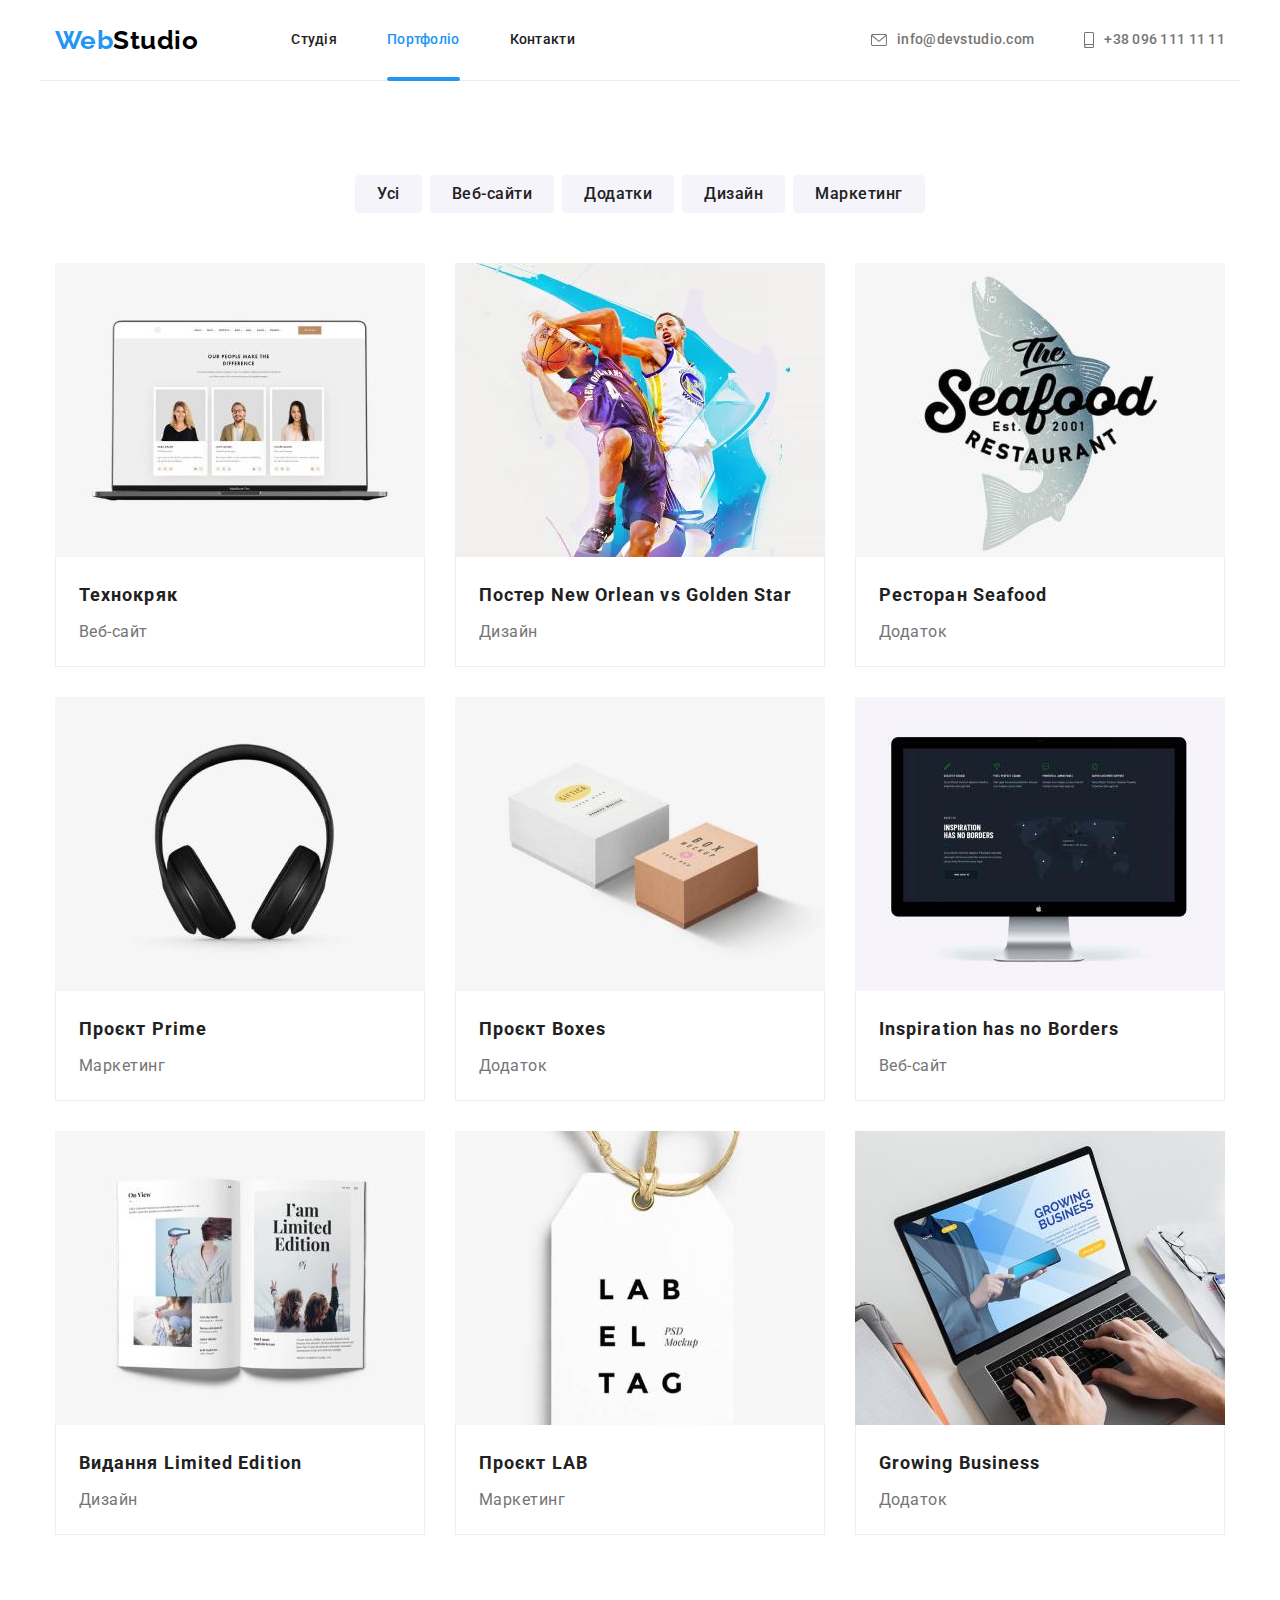
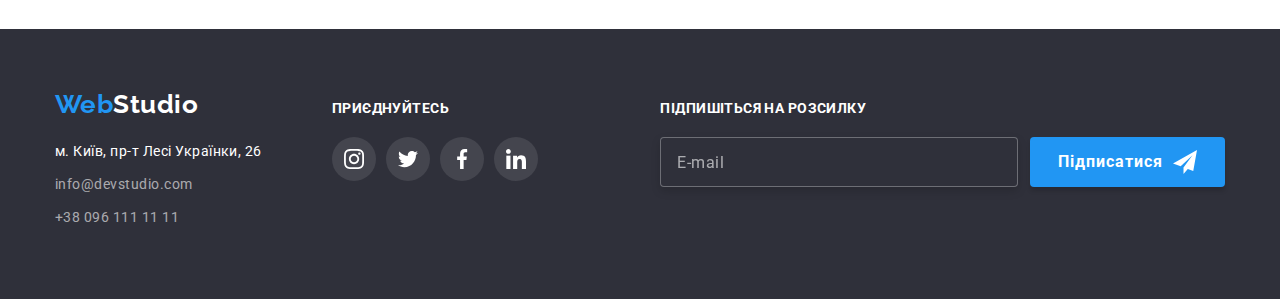
==== portfolio.html @ 06f10ed0 "Initial commit" ====
<!DOCTYPE html>
<html lang="uk">
<head>
    <meta charset="UTF-8">
    <meta http-equiv="X-UA-Compatible" content="IE=edge">
    <meta name="viewport" content="width=device-width, initial-scale=1.0">
    <title>Document</title>
    <link rel="preconnect" href="https://fonts.googleapis.com">
    <link rel="preconnect" href="https://fonts.gstatic.com" crossorigin>
    <link href="https://fonts.googleapis.com/css2?family=Raleway:wght@700&family=Roboto:wght@400;500;700;900&display=swap" rel="stylesheet">
    <link rel="stylesheet" href="https://cdnjs.cloudflare.com/ajax/libs/modern-normalize/1.1.0/modern-normalize.min.css">
    <link rel="stylesheet" href="./css/styles.css">
</head>

<body>

    <!--Header-->
    <header>
        <div class="container header">
            <nav class="main-nav">
                <a class="logo link" href=""><span class="accent">Web</span>Studio</a>
        
                <ul class="site-nav list">
                    <li class="item"><a href="./index.html" class="link">Студія</a></li>
                    <li class="item"><a href="./portfolio.html" class="link current">Портфоліо</a></li>
                    <li class="item"><a href="" class="link">Контакти</a></li>
                </ul>
            </nav>
    
            <ul class="contacts-nav list">
                <li class="item"><a class="contacts-link link" href="mailto:info@devstudio.com">
                    <svg class="mail-icon" width="16" height="12">
                        <use href="./images/icons.svg#envelope"></use>
                    </svg> info@devstudio.com</a>
                </li>
                <li class="item"><a class="contacts-link link" href="tel:+380961111111">
                    <svg class="phone-icon" width="10" height="16">
                        <use href="./images/icons.svg#smartphone"></use>
                    </svg> +38 096 111 11 11</a>
                </li>
            </ul>
        </div>        
    </header>
    
    <!-- Main -->
    <main>
        <section class="section">
            <div class="container">
                <h1 class="section-title visually-hidden">Портфоліо</h1>
        
                <ul class="filter-list list">
                    <li class="item"><button type="button" class="filter">Усі</button></li>
                    <li class="item"><button type="button" class="filter">Веб-сайти</button></li>
                    <li class="item"><button type="button" class="filter">Додатки</button></li>
                    <li class="item"><button type="button" class="filter">Дизайн</button></li>
                    <li class="item"><button type="button" class="filter">Маркетинг</button></li>
                </ul>
            
                <ul class="portfolio-list list">
                    <li class="item">
                        <div>
                            <a class="link" href="">
                                <div class="portfolio-thumb">
                                    <img class="image" src="./images/project1.jpg" alt="Веб-сайт Технокряк" width="370" height="294">
                                    <div class="portfolio-overlay">
                                        <p class="portfolio-overlay-text">Ресурс пропонує комплексні пропозиції з різним рівнем функціоналу та сервісів. Все це дозволить відвідувачу отримати вичерпні відомості про компанію чи приватну особу.</p>
                                    </div>
                                </div>
                                <div class="portfolio-box">
                                    <h2 class="title">Технокряк</h2>
                                    <p class="text">Веб-сайт</p>
                                </div>
                            </a>
                        </div>
                    </li>
                    <li class="item">
                        <div>
                            <a class="link" href="">
                                <div class="portfolio-thumb">
                                    <img class="image" src="./images/project2.jpg" alt="Постер New Orlean vs Golden Star" width="370" height="294">
                                    <div class="portfolio-overlay">
                                        <p class="portfolio-overlay-text">Ресурс пропонує комплексні пропозиції з різним рівнем функціоналу та сервісів. Все це дозволить відвідувачу отримати вичерпні відомості про компанію чи приватну особу.</p>
                                    </div>
                                </div>
                                <div class="portfolio-box">
                                    <h2 class="title">Постер New Orlean vs Golden Star</h2>
                                    <p class="text">Дизайн</p>
                                </div>
                            </a>
                        </div>
                    </li>
                    <li class="item">
                        <div>
                            <a class="link" href="">
                                <div class="portfolio-thumb">
                                    <img class="image" src="./images/project3.jpg" alt="Додаток ресторану Seafood" width="370" height="294">
                                    <div class="portfolio-overlay">
                                        <p class="portfolio-overlay-text">Ресурс пропонує комплексні пропозиції з різним рівнем функціоналу та сервісів. Все це дозволить відвідувачу отримати вичерпні відомості про компанію чи приватну особу.</p>
                                    </div>
                                </div>
                                <div class="portfolio-box">
                                    <h2 class="title">Ресторан Seafood</h2>
                                    <p class="text">Додаток</p>
                                </div>
                            </a>
                        </div>
                    </li>
                    <li class="item">
                        <div>
                            <a class="link" href="">
                                <div class="portfolio-thumb">
                                    <img class="image" src="./images/project4.jpg" alt="Навушники" width="370" height="294">
                                    <div class="portfolio-overlay">
                                        <p class="portfolio-overlay-text">Ресурс пропонує комплексні пропозиції з різним рівнем функціоналу та сервісів. Все це дозволить відвідувачу отримати вичерпні відомості про компанію чи приватну особу.</p>
                                    </div>
                                </div>
                                <div class="portfolio-box">
                                    <h2 class="title">Проєкт Prime</h2>
                                    <p class="text">Маркетинг</p>
                                </div>
                            </a>
                        </div>
                    </li>
                    <li class="item">
                        <div>
                            <a class="link" href="">
                                <div class="portfolio-thumb">
                                    <img class="image" src="./images/project5.jpg" alt="Додаток проєкту Boxes" width="370" height="294">
                                    <div class="portfolio-overlay">
                                        <p class="portfolio-overlay-text">Ресурс пропонує комплексні пропозиції з різним рівнем функціоналу та сервісів. Все це дозволить відвідувачу отримати вичерпні відомості про компанію чи приватну особу.</p>
                                    </div>
                                </div>
                                <div class="portfolio-box">
                                    <h2 class="title">Проєкт Boxes</h2>
                                    <p class="text">Додаток</p>
                                </div>
                            </a>
                        </div>
                    </li>
                    <li class="item">
                        <div>
                            <a class="link" href="">
                                <div class="portfolio-thumb">
                                    <img class="image" src="./images/project6.jpg" alt="Монітор Apple" width="370" height="294">
                                    <div class="portfolio-overlay">
                                        <p class="portfolio-overlay-text">Ресурс пропонує комплексні пропозиції з різним рівнем функціоналу та сервісів. Все це дозволить відвідувачу отримати вичерпні відомості про компанію чи приватну особу.</p>
                                    </div>
                                </div>
                                <div class="portfolio-box">
                                    <h2 class="title">Inspiration has no Borders</h2>
                                    <p class="text">Веб-сайт</p>
                                </div>
                            </a>
                        </div>
                    </li>
                    <li class="item">
                        <div>
                            <a class="link" href="">
                                <div class="portfolio-thumb">
                                    <img class="image" src="./images/project7.jpg" alt="Журнал" width="370" height="294">
                                    <div class="portfolio-overlay">
                                        <p class="portfolio-overlay-text">Ресурс пропонує комплексні пропозиції з різним рівнем функціоналу та сервісів. Все це дозволить відвідувачу отримати вичерпні відомості про компанію чи приватну особу.</p>
                                    </div>
                                </div>
                                <div class="portfolio-box">
                                    <h2 class="title">Видання Limited Edition</h2>
                                    <p class="text">Дизайн</p>
                                </div>
                            </a>
                        </div>
                    </li>
                    <li class="item">
                        <div>
                            <a class="link" href="">
                                <div class="portfolio-thumb">
                                    <img class="image" src="./images/project8.jpg" alt="Журнал" width="370" height="294">
                                    <div class="portfolio-overlay">
                                        <p class="portfolio-overlay-text">Ресурс пропонує комплексні пропозиції з різним рівнем функціоналу та сервісів. Все це дозволить відвідувачу отримати вичерпні відомості про компанію чи приватну особу.</p>
                                    </div>
                                </div>
                                <div class="portfolio-box">
                                    <h2 class="title">Проєкт LAB</h2>
                                    <p class="text">Маркетинг</p>
                                </div>
                            </a>
                        </div>
                    </li>
                    <li class="item">
                        <div>
                            <a class="link" href="">
                                <div class="portfolio-thumb">
                                    <img class="image" src="./images/project9.jpg" alt="Ноутбук" width="370" height="294">
                                    <div class="portfolio-overlay">
                                        <p class="portfolio-overlay-text">Ресурс пропонує комплексні пропозиції з різним рівнем функціоналу та сервісів. Все це дозволить відвідувачу отримати вичерпні відомості про компанію чи приватну особу.</p>
                                    </div>
                                </div>
                                <div class="portfolio-box">
                                    <h2 class="title">Growing Business</h2>
                                    <p class="text">Додаток</p>
                                </div>
                            </a>
                        </div>
                    </li>
                </ul>
            </div>
        </section>
    </main>

    <!-- Footer -->
<!-- Footer -->
<footer class="page-footer">
    <div class="container">
        <div class="logo-address-subscribe">
            <div class="logo-address">
                <a class="logo link" href=""><span class="accent">Web</span>Studio</a>
    
                <address>
                    <p class="address">м. Київ, пр-т Лесі Українки, 26</p>
                    <ul class="contacts-address list">
                        <li><a class="link" href="mailto:info@devstudio.com">info@devstudio.com</a></li>
                        <li><a class="link" href="tel:+380961111111">+38 096 111 11 11</a></li>
                    </ul>
                </address>
            </div>
    
            <div class="subscribe">
                <p class="subscribe-subtitle">приєднуйтесь</p>
                <ul class="social-list-footer list">
                    <li class="social-list-item-footer">
                        <a href="" class="social-list-link-footer">
                            <svg class="social-list-icon-footer" width="20px" height="20px">
                                <use href="./images/icons.svg#instagram"></use>
                            </svg>
                        </a>
                    </li>
                    <li class="social-list-item-footer">
                        <a href="" class="social-list-link-footer">
                            <svg class="social-list-icon-footer" width="20px" height="20px">
                                <use href="./images/icons.svg#twitter"></use>
                            </svg>
                        </a>
                    </li>
                    <li class="social-list-item-footer">
                        <a href="" class="social-list-link-footer">
                            <svg class="social-list-icon-footer" width="20px" height="20px">
                                <use href="./images/icons.svg#facebook"></use>
                            </svg>
                        </a>
                    </li>
                    <li class="social-list-item-footer">
                        <a href="" class="social-list-link-footer">
                            <svg class="social-list-icon-footer" width="20px" height="20px">
                                <use href="./images/icons.svg#linkedin"></use>
                            </svg>
                        </a>
                    </li>
                </ul>          
            </div>
        </div>

        <div class="subscribe-newsletter">
            <div class="subscribe-newsletter-wrapper">
                <label for="subscribe-newsletter" class="subscribe-newsletter-label">Підпишіться на розсилку</label>
                <input id=subscribe-newsletter type="email" class="subscribe-newsletter-input" name="subscribe-newsletter" placeholder="E-mail">
            </div>

            <div class="subscribe-newsletter-button-wrapper">
                <button class="subscribe-newsletter-button">Підписатися
                    <svg class="subscribe-newsletter-icon" width="24px" height="24px">
                        <use href="./images/icons.svg#send"></use>
                    </svg>
                </button>
            </div>
        </div>
    </div>
</footer>
    
</body>
</html>
---- css/styles.css ----
:root {
    --primary-text-color: #212121;
    --text-color: #757575;
    --accent-color: #2196F3;
    --primary-white-color: #ffffff;
    --second-background-color: #2F303A;
    --third-background-color: #F5F4FA;
    --primary-icon-color: #AFB1B8;
    --transition-dur-and-func: 250ms cubic-bezier(0.4, 0, 0.2, 1);
}

body {
    background-color: var(--primary-white-color);
    color: var(--primary-text-color);

    font-family: 'Roboto', sans-serif;
    letter-spacing: 0.03em;
}

.container {
    margin-left: auto;
    margin-right: auto;
    width: 1200px;
    padding-left: 15px;
    padding-right: 15px;
    /* outline: 2px solid tomato; */
}

h1,
h2,
h3,
p {
    margin-top: 0;
    margin-bottom: 0;
}

.link {
    text-decoration: none;
}

.list {
    padding: 0;
    margin: 0;
    list-style: none;
}

/* ============================================Header============================================ */
.header {
    border-bottom: 1px solid #ECECEC;
}

.container.header {
    display: flex;
    align-items: center;
}

/* Main nav */
.main-nav {
    display: flex;
    align-items: center;
}

/* Logo */
.logo {
    color: #000000;

    font-family: 'Raleway', sans-serif;
    font-weight: 700;
    font-size: 26px;
    line-height: 1.19;
}

.logo .accent {
    color: var(--accent-color);
}

/* ============================================Site nav============================================ */
.site-nav {
    display: flex;
    margin-left: 93px;
}

.site-nav .item + .item {
    margin-left: 50px;
}

.site-nav .link {
    display: block;
    padding-top: 32px;
    padding-bottom: 32px;

    color: var(--primary-text-color);
    font-weight: 500;
    font-size: 14px;
    line-height: 1.14;
    letter-spacing: 0.02em;

    transition: color var(--transition-dur-and-func);
}

.site-nav .link:hover,
.site-nav .link:focus {
    color: var(--accent-color);
}

.site-nav .link.current {
    position: relative;
    color: var(--accent-color);
}

.site-nav .link.current::after {
    position: absolute;
    left: 0;
    bottom:-1px;
    content: "";
    display: block;
    width: 100%;
    height: 4px;

    background-color: var(--accent-color);
    border-radius: 2px;
}

.contacts-nav {
    display: flex;
    margin-left: auto;
    align-items: center;
}

.contacts-nav .item + .item {
    margin-left: 50px;
}

.contacts-link {
    display: flex;
    align-items: center;
    color: var(--text-color);
}

.mail-icon {
    margin-right: 10px;
    fill: currentColor;
}

.phone-icon {
    margin-right: 10px;
    fill: currentColor;
}

.contacts-nav .link {
    color: var(--text-color);
    font-weight: 500;
    font-size: 14px;
    line-height: 1.14;
    letter-spacing: 0.02em;
    transition: color var(--transition-dur-and-func);
}

.contacts-nav .link:hover,
.contacts-nav .link:focus {
    color: var(--accent-color);
}

/* Стилі для Студія */
/* ============================================Main============================================ */
.hero {
    padding: 200px 0px;

    background-color: #C4C4C4;
    text-align: center;
}

.overlay {
    max-width: 1600px;
    height: 600px;
    margin-left: auto;
    margin-right: auto;
    background-image: linear-gradient(rgba(47, 48, 58, 0.4), rgba(47, 48, 58, 0.4)), url("../images/header_img.jpg");
    background-size: cover;
    background-position: center;
}

.hero-title {
    margin-bottom: 30px;

    color: #FFFFFF;

    font-weight: 900;
    font-size: 44px;
    line-height: 1.36;
    letter-spacing: 0.06em;
    text-transform: uppercase;
}

/* ============================================Button============================================ */
.modal-button {
    display: inline-block;
    border: 0;
    border-radius: 4px;
    padding: 10px 32px;

    background-color: var(--accent-color);
    color: var(--primary-white-color);

    font-weight: 700;
    font-size: 16px;
    line-height: 1.88;
    letter-spacing: 0.06em;

    cursor: pointer;

    transition: background-color var(--transition-dur-and-func);
}

.modal-button:hover,
.modal-button:focus {
    background-color: #188CE8;
}

/* Section */
.section {
    padding-top: 94px;
    padding-bottom: 94px;
}

.section.no-padding-top {
   padding-top: 0; 
}

.section-title {
    margin-bottom: 50px;

    color: var(--primary-text-color);

    font-weight: 700;
    font-size: 36px;
    line-height: 1.17;
    text-align: center;
}

/* ============================================Advantages============================================ */
.advantages-list {
    display: flex;
    gap: 30px;
}

.advantages-list .item {
    width: 270px;
}

.advantage-icon-container {
    display: flex;
    justify-content:center;
    align-items:center;

    margin-bottom: 30px;
    height: 120px;

    background-color: var(--third-background-color);
}

.advantages-list .title {
    margin-bottom: 10px;

    color: var(--primary-text-color);

    font-weight: 700;
    font-size: 14px;
    line-height: 1.14;
    text-transform: uppercase;
}

.advantages-list .text {

    color: var(--text-color);

    font-size: 14px;
    line-height: 1.71;
}

/* ============================================Activity============================================ */
.activity-list {
    display: flex;
    gap: 30px;
}

.activity-list-container {
    position: relative;
}

.activity-list .image {
    display: block;
    position: relative;
}

.activity-list .title {
    position: absolute;
    bottom: 0;
    
    padding-top: 27px;
    padding-bottom: 27px;
    width: 100%;

    background: rgba(47, 48, 58, 0.8);
    color: var(--primary-white-color);

    font-weight: 700;
    font-size: 14px;
    line-height: 1.14;
    text-align: center;
    letter-spacing: 0.03em;
    text-transform: uppercase;
    }

/* ============================================Team============================================ */
.team {
    background-color: var(--third-background-color);
}

.team-list {
    display: flex;
    gap: 30px;
}

.team-list .item {
    background-color: var(--primary-white-color);
    box-shadow: 0px 1px 3px rgba(0, 0, 0, 0.12), 0px 1px 1px rgba(0, 0, 0, 0.14), 0px 2px 1px rgba(0, 0, 0, 0.2);
    border-radius: 0px 0px 4px 4px;
}

.team-box {
    padding-top: 30px;
    padding-bottom: 30px;
    padding-left: 10px;
    padding-right: 10px;

    text-align: center;
}

.team-list .image {
    display: block;
}

.team-list .title {
    margin-bottom: 10px;

    color: var(--primary-text-color);

    font-weight: 500;
    font-size: 16px;
    line-height: 1.19;
}

.team-list .text {
    margin-bottom: 16px;

    color: var(--text-color);

    font-size: 16px;
    line-height: 1.19;
}

.social-list {
    display: flex;
    justify-content: center;
    column-gap: 10px;
}

.social-list-link {
    display: flex;
    justify-content:center;
    align-items:center;

    width: 44px;
    height: 44px;
    border-radius: 50%;

    color: var(--primary-icon-color);

    transition: background-color var(--transition-dur-and-func);
}

.social-list-icon {
    fill: currentColor;
    transition: fill var(--transition-dur-and-func);
}

.social-list-link:hover,
.social-list-link:focus {
    background-color: var(--accent-color);
}

.social-list-link:hover .social-list-icon,
.social-list-link:focus .social-list-icon {
    fill: var(--primary-white-color);
}

/* Clients */
.clients-list {
    display: flex;
    justify-content: center;
    column-gap: 30px;
}

.clients-list-link {
    display: flex;
    justify-content:center;
    align-items:center;

    width: 170px;
    height: 92px;
    border: 1px solid var(--primary-icon-color);
    border-radius: 4px;

    color: var(--primary-icon-color);
    transition: border-color var(--transition-dur-and-func);
}

.clients-list-icon {
    fill: currentColor;
    transition: fill var(--transition-dur-and-func);
    }
    
.clients-list-link:hover,
.clients-list-link:focus {
    border-color: var(--accent-color);
}
    
.clients-list-link:hover .clients-list-icon,
.clients-list-link:focus .clients-list-icon {
    fill: var(--accent-color);
}

/* ============================================Footer============================================ */
.page-footer {
    padding-top: 60px;
    padding-bottom: 60px;

    background-color: var(--second-background-color);
}

.page-footer .container {
    display: flex;
    align-items: baseline;
}

.logo-address-subscribe {
    display: flex;
    align-items: baseline;
}

.logo-address {
    display: flex;
    flex-direction: column;
}

.page-footer .logo {
    display: inline-block;
    margin-bottom: 20px;

    color: var(--primary-white-color);
}

.address {
    margin-bottom: 9px;

    color: var(--primary-white-color);

    font-style: normal;
    font-size: 14px;
    line-height: 1.71;
}

.contacts-address .link {
    display: inline-block;
    margin-bottom: 9px;

    color: rgba(255, 255, 255, 0.6);

    font-style: normal;
    font-size: 14px;
    line-height: 1.71;

    transition: color var(--transition-dur-and-func);
}

.contacts-address .link:hover,
.contacts-address .link:focus {
    color: var(--accent-color);
}

.subscribe {
    display: flex;
    flex-direction: column;
    margin-left: 70px;
}

.subscribe-subtitle {
    margin-bottom: 20px;

    font-weight: 700;
    font-size: 14px;
    line-height: 1.14;
    letter-spacing: 0.03em;
    text-transform: uppercase;

    color: #FFFFFF;
}

.social-list-footer {
    display: flex;
    /* justify-content: center; */
    column-gap: 10px;
}

.social-list-link-footer {
    display: flex;
    justify-content:center;
    align-items:center;

    width: 44px;
    height: 44px;
    border-radius: 50%;

    color: var(--primary-white-color);
    background-color: rgba(255, 255, 255, 0.1);
    transition: background-color var(--transition-dur-and-func);
}

.social-list-icon-footer {
    fill: currentColor;
}

.social-list-link-footer:hover,
.social-list-link-footer:focus {
    background-color: var(--accent-color);
}

.subscribe-newsletter {
    display: flex;
    margin-left: auto;
}

.subscribe-newsletter-wrapper {
    display: flex;
    flex-direction: column;
}

.subscribe-newsletter-label {
    margin-bottom: 20px;
    color: var(--primary-white-color);
    font-weight: 700;
    font-size: 14px;
    line-height: 1.14;
    letter-spacing: 0.03em;
    text-transform: uppercase;
}

.subscribe-newsletter-input {
    width: 358px;
    height: 50px;
    padding-top: 15px;
    padding-bottom: 15px;
    padding-left: 16px;
    padding-right: 10px;
    border: 1px solid rgba(255, 255, 255, 0.3);
    filter: drop-shadow(0px 4px 4px rgba(0, 0, 0, 0.15));
    background-color: var(--second-background-color);
    border-radius: 4px;
    color: var(--primary-white-color);
    transition: border-color var(--transition-dur-and-func);
}

.subscribe-newsletter-input:focus {
    outline: none;
    border-color: var(--accent-color);
}

.subscribe-newsletter-input::placeholder {
    font-weight: 400;
    font-size: 16px;
    line-height: 1.25;
    letter-spacing: 0.03em;
    
    color: rgba(255, 255, 255, 0.6);
}

.subscribe-newsletter-button-wrapper {
    display: flex;
    align-items: flex-end;
}

.subscribe-newsletter-button {
    display: flex;
    align-items: center;

    margin-left: 12px;

    padding-top: 10px;
    padding-bottom: 10px;
    padding-left: 28px;
    padding-right: 28px;

    background-color: var(--accent-color);
    color: var(--primary-white-color);
    box-shadow: 0px 4px 4px rgba(0, 0, 0, 0.15);
    border-radius: 4px;
    border: 0;

    font-weight: 700;
    font-size: 16px;
    line-height: 1.88;
    text-align: center;
    letter-spacing: 0.06em;

    cursor: pointer;
}

.subscribe-newsletter-icon {
    fill: currentColor;
    margin-left: 10px;
}

/* ============================================BACKDROP============================================ */
.backdrop {
    position: fixed;
    top: 0;
    left: 0;
    z-index: 100;
    width: 100%;
    height: 100%;
    background-color: rgba(0, 0, 0, 0.2);
    transition: opacity var(--transition-dur-and-func), visibility var();
}

.backdrop.is-hidden {
    opacity: 0;
    visibility: hidden;
    pointer-events: none;
}

.modal {
    position: absolute;
    top: 50%;
    left: 50%;
    min-width: 528px;
    min-height: 581px;
    padding: 40px;
    border-radius: 4px;
    transform: translate(-50%, -50%);
    background-color: #FFFFFF;
}

.modal-close-button {
    position: absolute;
    top: 8px;
    right: 8px;
    display: flex;
    justify-content: center;
    align-items: center;
    width: 30px;
    height: 30px;
    border: 1px solid rgba(0, 0, 0, 0.1);
    border-radius: 50%;
    background-color: transparent;
    padding: 0;
    cursor: pointer;
}

.contact-form-subtitle {
    margin-bottom: 12px;
    font-weight: 700;
    font-size: 20px;
    line-height: 1.15;
    text-align: center;
}

.contact-form-label {
    display: block;
    margin-bottom: 4px;
    color: var(--text-color);
    font-weight: 400;
    font-size: 12px;
    line-height: 1.17;
    letter-spacing: 0.01em;
}

.contact-form-input-wrapper {
    position: relative;
    margin-bottom: 10px;
}

.contact-form-input {
    width: 100%;
    height: 40px;
    padding-left: 42px;
    padding-right: 10px;
    padding-top: 0;
    padding-bottom: 0;
    border: 1px solid rgba(33, 33, 33, 0.2);
    border-radius: 4px;
    cursor: pointer;
    transition: border-color var(--transition-dur-and-func);
}

.contact-form-input:focus {
    outline: none;
    border-color: var(--accent-color);
}

.contact-form-icon {
    position: absolute;
    top: 50%;
    left: 12px;
    transform: translateY(-50%);
    transition: fill var(--transition-dur-and-func);
}

.contact-form-input:focus + .contact-form-icon {
    fill: var(--accent-color);
}

.contact-form-message {
    width: 100%;
    height: 120px;
    resize: none;
    margin-bottom: 20px;
    padding: 12px 16px;
    border: 1px solid rgba(33, 33, 33, 0.2);
    border-radius: 4px;
    transition: border-color var(--transition-dur-and-func);
    font-weight: 400;
    font-size: 12px;
    line-height: 1.17px;
    letter-spacing: 0.01em;
    cursor: pointer;
}

.contact-form-message:focus {
    outline: none;
    border-color: var(--accent-color);
}

.contact-form-message::placeholder {
    font-weight: 400;
    font-size: 12px;
    color: rgba(117, 117, 117, 0.5);
}

.contact-form-checkbox-container {
    display: flex;
    justify-content: center;
    margin-bottom: 30px;
}

.contact-form-checkbox-desc {
    display: flex;
    align-items: center;
    color: var(--text-color);
    font-weight: 400;
    font-size: 14px;
    line-height: 1.71;
}

.contact-form-checkbox-link {
    margin-left: 2px;
    color: var(--accent-color);
}

.contact-form-checkbox-desc::before {
    margin-right: 7px;
    width: 16px;
    height: 15px;
    border: 1px solid var(--primary-text-color);
    border-radius: 2px;
    content: "";
    cursor: pointer;

    transition: border var(--transition-dur-and-func), background-image var(--transition-dur-and-func);
}

.contact-form-checkbox:checked + .contact-form-checkbox-desc::before {
    border: 0px;
    background-image: url(../images/check.svg);
}

.contact-form-submit {
    display: flex;
    justify-content: center;
    border: 0;
    border-radius: 4px;
    padding: 10px 52px;
    margin-left: auto;
    margin-right: auto;

    background-color: var(--accent-color);
    box-shadow: 0px 4px 4px rgba(0, 0, 0, 0.15);
    color: var(--primary-white-color);
    
    font-weight: 700;
    font-size: 16px;
    line-height: 1.88;
    letter-spacing: 0.06em;

    cursor: pointer;

    transition: background-color var(--transition-dur-and-func);
}

.contact-form-submit:hover,
.contact-form-submit:focus {
    background-color: #188CE8;
}

/* PORTFOLIO */

/* Filter */
.filter-list {
    display: flex;
    justify-content: center;
    margin-bottom: 50px;
}

.filter-list .item + .item {
    margin-left: 8px;
}

.filter {
    display: inline-block;
    border: 0;
    border-radius: 4px;
    padding: 6px 22px;

    background-color: var(--third-background-color);
    color: var(--primary-text-color);

    
    font-weight: 500;
    font-size: 16px;
    line-height: 1.62;
    letter-spacing: 0.03em;
    text-align: center;

    cursor: pointer;

    transition: box-shadow var(--transition-dur-and-func), background-color var(--transition-dur-and-func), color var(--transition-dur-and-func);
}

.filter:hover,
.filter:focus {
    box-shadow: 0px 3px 1px rgba(0, 0, 0, 0.1), 0px 1px 2px rgba(0, 0, 0, 0.08), 0px 2px 2px rgba(0, 0, 0, 0.12);
    background-color: var(--accent-color);
    color: var(--primary-white-color);
}

.visually-hidden {
    position: absolute;
    width: 1px;
    height: 1px;
    margin: -1px;
    border: 0;
    padding: 0;
    
    white-space: nowrap;
    clip-path: inset(100%);
    clip: rect(0 0 0 0);
    overflow: hidden;
}

.portfolio-list {
    display: flex;
    flex-wrap: wrap;
    margin: -15px;
}

.portfolio-list .item {
    width: 370px;
    margin: 15px;
}

.portfolio-list .link {
    display: block;
}

.portfolio-list .link:hover,
.portfolio-list .link:focus {
    box-shadow: 0px 1px 1px rgba(0, 0, 0, 0.12), 0px 4px 4px rgba(0, 0, 0, 0.06), 1px 4px 6px rgba(0, 0, 0, 0.16);
}

.portfolio-list .image {
    display: block;
}

.portfolio-box {
    width: 100%;
    padding-top: 20px;
    padding-bottom: 19px;
    padding-left: 23px;
    padding-right: 23px;

    border-right-width: 1px;
    border-right-style: solid;
    border-right-color: #EEEEEE;

    border-bottom-width: 1px;
    border-bottom-style: solid;
    border-bottom-color: #EEEEEE;

    border-left-width: 1px;
    border-left-style: solid;
    border-left-color: #EEEEEE;
}
.portfolio-list .title {
    margin-bottom: 4px;
    /* width: 100%; */

    color: var(--primary-text-color);

    font-weight: 700;
    font-size: 18px;
    line-height: 2.0;
    letter-spacing: 0.06em;
}

.portfolio-list .text {
    /* width: 100%; */
    
    color: var(--text-color);

    font-size: 16px;
    line-height: 1.88; 
    letter-spacing: 0.03em;
}

.portfolio-thumb {
    position: relative;
    overflow: hidden;
}

.portfolio-thumb::before {
    display: inline-block;
    content: "";

    position: absolute;
    top: 0;
    left: 0;
    width: 100%;
    height: 100%;
    background-color: rgba(33, 150, 243, 0.9);

    /* opacity: 0; */

    transform: translateY(100%);
    transition: transform var(--transition-dur-and-func);
}

.portfolio-list .item:hover .portfolio-thumb::before {
    transform: translateY(0);
}

.portfolio-overlay {
    display: flex;
    align-items: center;
    padding-left: 24px;
    padding-right: 24px;

    position: absolute;
    top: 0;
    left: 0;
    width: 100%;
    height: 100%;

    transform: translateY(100%);
    transition: transform var(--transition-dur-and-func);
}

.portfolio-list .item:hover .portfolio-overlay {
    transform: translateY(0);
}

.portfolio-overlay-text {
    font-weight: 400;
    font-size: 18px;
    line-height: 1.56;
    
    color: var(--primary-white-color);
}
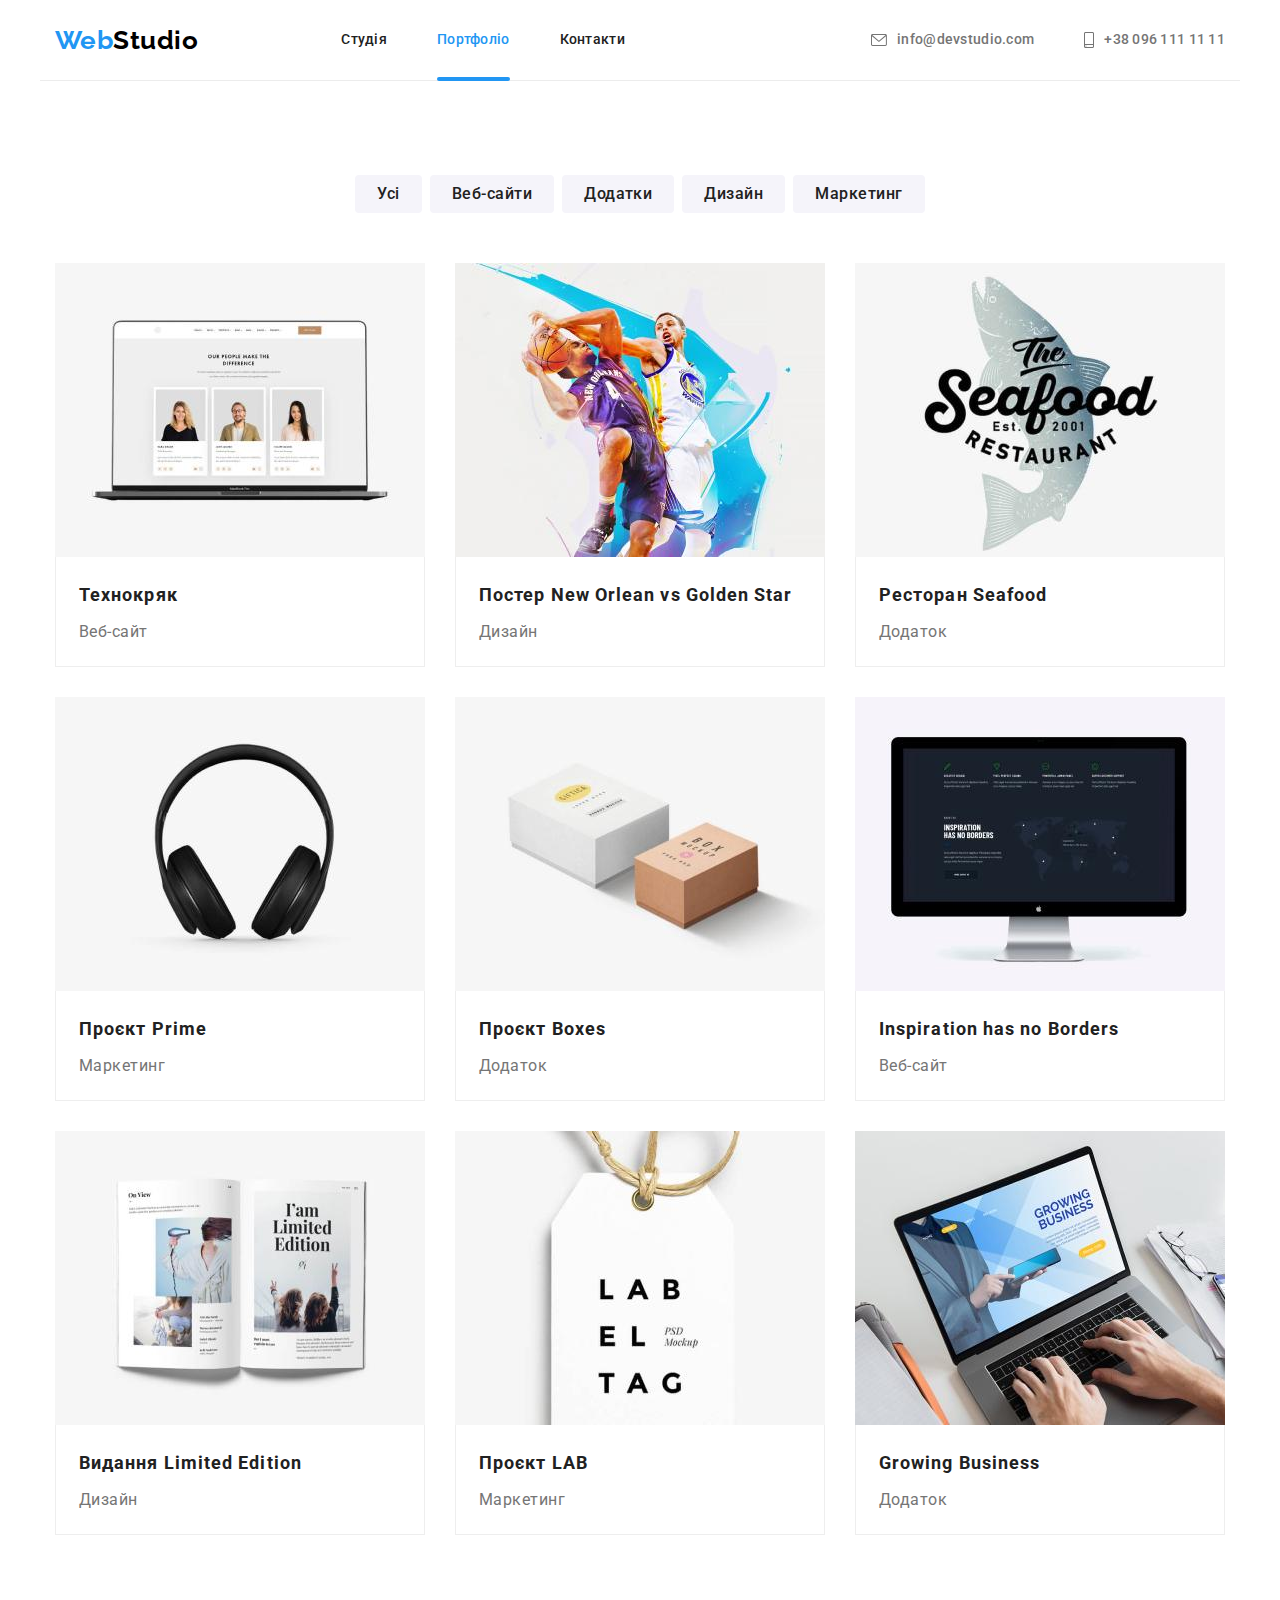
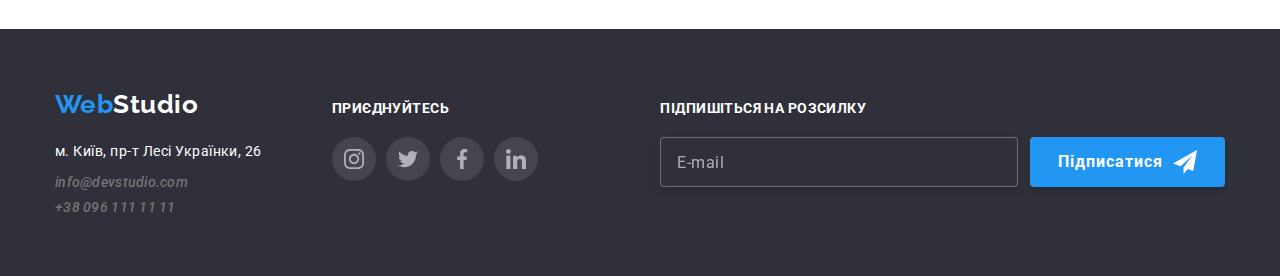
==== commit 034cbc26: "Update portfolio.html" ====
--- a/portfolio.html
+++ b/portfolio.html
@@ -1,279 +1,442 @@
 <!DOCTYPE html>
 <html lang="uk">
-<head>
-    <meta charset="UTF-8">
-    <meta http-equiv="X-UA-Compatible" content="IE=edge">
-    <meta name="viewport" content="width=device-width, initial-scale=1.0">
+  <head>
+    <meta charset="UTF-8" />
+    <meta http-equiv="X-UA-Compatible" content="IE=edge" />
+    <meta name="viewport" content="width=device-width, initial-scale=1.0" />
     <title>Document</title>
-    <link rel="preconnect" href="https://fonts.googleapis.com">
-    <link rel="preconnect" href="https://fonts.gstatic.com" crossorigin>
-    <link href="https://fonts.googleapis.com/css2?family=Raleway:wght@700&family=Roboto:wght@400;500;700;900&display=swap" rel="stylesheet">
-    <link rel="stylesheet" href="https://cdnjs.cloudflare.com/ajax/libs/modern-normalize/1.1.0/modern-normalize.min.css">
-    <link rel="stylesheet" href="./css/styles.css">
-</head>
-
-<body>
-
+    <link rel="preconnect" href="https://fonts.googleapis.com" />
+    <link rel="preconnect" href="https://fonts.gstatic.com" crossorigin />
+    <link
+      href="https://fonts.googleapis.com/css2?family=Raleway:wght@700&family=Roboto:wght@400;500;700;900&display=swap"
+      rel="stylesheet"
+    />
+    <link
+      rel="stylesheet"
+      href="https://cdnjs.cloudflare.com/ajax/libs/modern-normalize/1.1.0/modern-normalize.min.css"
+    />
+    <link rel="stylesheet" href="./css/styles.css" />
+  </head>
+
+  <body>
     <!--Header-->
-    <header>
-        <div class="container header">
-            <nav class="main-nav">
-                <a class="logo link" href=""><span class="accent">Web</span>Studio</a>
-        
-                <ul class="site-nav list">
-                    <li class="item"><a href="./index.html" class="link">Студія</a></li>
-                    <li class="item"><a href="./portfolio.html" class="link current">Портфоліо</a></li>
-                    <li class="item"><a href="" class="link">Контакти</a></li>
-                </ul>
-            </nav>
-    
-            <ul class="contacts-nav list">
-                <li class="item"><a class="contacts-link link" href="mailto:info@devstudio.com">
-                    <svg class="mail-icon" width="16" height="12">
-                        <use href="./images/icons.svg#envelope"></use>
-                    </svg> info@devstudio.com</a>
-                </li>
-                <li class="item"><a class="contacts-link link" href="tel:+380961111111">
-                    <svg class="phone-icon" width="10" height="16">
-                        <use href="./images/icons.svg#smartphone"></use>
-                    </svg> +38 096 111 11 11</a>
-                </li>
-            </ul>
-        </div>        
+    <header class="page-header">
+      <div class="container page-header__container">
+        <nav class="main-nav">
+          <a class="logo link" href=""
+            ><span class="logo--accent">Web</span>Studio</a
+          >
+
+          <ul class="site-nav list">
+            <li class="site-nav__item">
+              <a href="./index.html" class="site-nav__link link">Студія</a>
+            </li>
+            <li class="site-nav__item">
+              <a
+                href="./portfolio.html"
+                class="site-nav__link link site-nav__link--current"
+                >Портфоліо</a
+              >
+            </li>
+            <li class="site-nav__item">
+              <a href="" class="site-nav__link link">Контакти</a>
+            </li>
+          </ul>
+        </nav>
+
+        <ul class="contacts list">
+          <li class="contacts__item page-header__contacts">
+            <a class="contacts__link link" href="mailto:info@devstudio.com">
+              <svg class="contacts__icon" width="16" height="12">
+                <use href="./images/icons.svg#envelope"></use>
+              </svg>
+              info@devstudio.com</a
+            >
+          </li>
+          <li class="contacts__item page-header__contacts">
+            <a class="contacts__link link" href="tel:+380961111111">
+              <svg class="contacts__icon" width="10" height="16">
+                <use href="./images/icons.svg#smartphone"></use>
+              </svg>
+              +38 096 111 11 11</a
+            >
+          </li>
+        </ul>
+      </div>
     </header>
-    
+
     <!-- Main -->
     <main>
-        <section class="section">
-            <div class="container">
-                <h1 class="section-title visually-hidden">Портфоліо</h1>
-        
-                <ul class="filter-list list">
-                    <li class="item"><button type="button" class="filter">Усі</button></li>
-                    <li class="item"><button type="button" class="filter">Веб-сайти</button></li>
-                    <li class="item"><button type="button" class="filter">Додатки</button></li>
-                    <li class="item"><button type="button" class="filter">Дизайн</button></li>
-                    <li class="item"><button type="button" class="filter">Маркетинг</button></li>
-                </ul>
-            
-                <ul class="portfolio-list list">
-                    <li class="item">
-                        <div>
-                            <a class="link" href="">
-                                <div class="portfolio-thumb">
-                                    <img class="image" src="./images/project1.jpg" alt="Веб-сайт Технокряк" width="370" height="294">
-                                    <div class="portfolio-overlay">
-                                        <p class="portfolio-overlay-text">Ресурс пропонує комплексні пропозиції з різним рівнем функціоналу та сервісів. Все це дозволить відвідувачу отримати вичерпні відомості про компанію чи приватну особу.</p>
-                                    </div>
-                                </div>
-                                <div class="portfolio-box">
-                                    <h2 class="title">Технокряк</h2>
-                                    <p class="text">Веб-сайт</p>
-                                </div>
-                            </a>
-                        </div>
-                    </li>
-                    <li class="item">
-                        <div>
-                            <a class="link" href="">
-                                <div class="portfolio-thumb">
-                                    <img class="image" src="./images/project2.jpg" alt="Постер New Orlean vs Golden Star" width="370" height="294">
-                                    <div class="portfolio-overlay">
-                                        <p class="portfolio-overlay-text">Ресурс пропонує комплексні пропозиції з різним рівнем функціоналу та сервісів. Все це дозволить відвідувачу отримати вичерпні відомості про компанію чи приватну особу.</p>
-                                    </div>
-                                </div>
-                                <div class="portfolio-box">
-                                    <h2 class="title">Постер New Orlean vs Golden Star</h2>
-                                    <p class="text">Дизайн</p>
-                                </div>
-                            </a>
-                        </div>
-                    </li>
-                    <li class="item">
-                        <div>
-                            <a class="link" href="">
-                                <div class="portfolio-thumb">
-                                    <img class="image" src="./images/project3.jpg" alt="Додаток ресторану Seafood" width="370" height="294">
-                                    <div class="portfolio-overlay">
-                                        <p class="portfolio-overlay-text">Ресурс пропонує комплексні пропозиції з різним рівнем функціоналу та сервісів. Все це дозволить відвідувачу отримати вичерпні відомості про компанію чи приватну особу.</p>
-                                    </div>
-                                </div>
-                                <div class="portfolio-box">
-                                    <h2 class="title">Ресторан Seafood</h2>
-                                    <p class="text">Додаток</p>
-                                </div>
-                            </a>
-                        </div>
-                    </li>
-                    <li class="item">
-                        <div>
-                            <a class="link" href="">
-                                <div class="portfolio-thumb">
-                                    <img class="image" src="./images/project4.jpg" alt="Навушники" width="370" height="294">
-                                    <div class="portfolio-overlay">
-                                        <p class="portfolio-overlay-text">Ресурс пропонує комплексні пропозиції з різним рівнем функціоналу та сервісів. Все це дозволить відвідувачу отримати вичерпні відомості про компанію чи приватну особу.</p>
-                                    </div>
-                                </div>
-                                <div class="portfolio-box">
-                                    <h2 class="title">Проєкт Prime</h2>
-                                    <p class="text">Маркетинг</p>
-                                </div>
-                            </a>
-                        </div>
-                    </li>
-                    <li class="item">
-                        <div>
-                            <a class="link" href="">
-                                <div class="portfolio-thumb">
-                                    <img class="image" src="./images/project5.jpg" alt="Додаток проєкту Boxes" width="370" height="294">
-                                    <div class="portfolio-overlay">
-                                        <p class="portfolio-overlay-text">Ресурс пропонує комплексні пропозиції з різним рівнем функціоналу та сервісів. Все це дозволить відвідувачу отримати вичерпні відомості про компанію чи приватну особу.</p>
-                                    </div>
-                                </div>
-                                <div class="portfolio-box">
-                                    <h2 class="title">Проєкт Boxes</h2>
-                                    <p class="text">Додаток</p>
-                                </div>
-                            </a>
-                        </div>
-                    </li>
-                    <li class="item">
-                        <div>
-                            <a class="link" href="">
-                                <div class="portfolio-thumb">
-                                    <img class="image" src="./images/project6.jpg" alt="Монітор Apple" width="370" height="294">
-                                    <div class="portfolio-overlay">
-                                        <p class="portfolio-overlay-text">Ресурс пропонує комплексні пропозиції з різним рівнем функціоналу та сервісів. Все це дозволить відвідувачу отримати вичерпні відомості про компанію чи приватну особу.</p>
-                                    </div>
-                                </div>
-                                <div class="portfolio-box">
-                                    <h2 class="title">Inspiration has no Borders</h2>
-                                    <p class="text">Веб-сайт</p>
-                                </div>
-                            </a>
-                        </div>
-                    </li>
-                    <li class="item">
-                        <div>
-                            <a class="link" href="">
-                                <div class="portfolio-thumb">
-                                    <img class="image" src="./images/project7.jpg" alt="Журнал" width="370" height="294">
-                                    <div class="portfolio-overlay">
-                                        <p class="portfolio-overlay-text">Ресурс пропонує комплексні пропозиції з різним рівнем функціоналу та сервісів. Все це дозволить відвідувачу отримати вичерпні відомості про компанію чи приватну особу.</p>
-                                    </div>
-                                </div>
-                                <div class="portfolio-box">
-                                    <h2 class="title">Видання Limited Edition</h2>
-                                    <p class="text">Дизайн</p>
-                                </div>
-                            </a>
-                        </div>
-                    </li>
-                    <li class="item">
-                        <div>
-                            <a class="link" href="">
-                                <div class="portfolio-thumb">
-                                    <img class="image" src="./images/project8.jpg" alt="Журнал" width="370" height="294">
-                                    <div class="portfolio-overlay">
-                                        <p class="portfolio-overlay-text">Ресурс пропонує комплексні пропозиції з різним рівнем функціоналу та сервісів. Все це дозволить відвідувачу отримати вичерпні відомості про компанію чи приватну особу.</p>
-                                    </div>
-                                </div>
-                                <div class="portfolio-box">
-                                    <h2 class="title">Проєкт LAB</h2>
-                                    <p class="text">Маркетинг</p>
-                                </div>
-                            </a>
-                        </div>
-                    </li>
-                    <li class="item">
-                        <div>
-                            <a class="link" href="">
-                                <div class="portfolio-thumb">
-                                    <img class="image" src="./images/project9.jpg" alt="Ноутбук" width="370" height="294">
-                                    <div class="portfolio-overlay">
-                                        <p class="portfolio-overlay-text">Ресурс пропонує комплексні пропозиції з різним рівнем функціоналу та сервісів. Все це дозволить відвідувачу отримати вичерпні відомості про компанію чи приватну особу.</p>
-                                    </div>
-                                </div>
-                                <div class="portfolio-box">
-                                    <h2 class="title">Growing Business</h2>
-                                    <p class="text">Додаток</p>
-                                </div>
-                            </a>
-                        </div>
-                    </li>
-                </ul>
-            </div>
-        </section>
+      <section class="section portfolio">
+        <div class="container">
+          <h1 class="section-title visually-hidden">Портфоліо</h1>
+
+          <ul class="filter list">
+            <li class="filter__item">
+              <button type="button" class="filter__button">Усі</button>
+            </li>
+            <li class="filter__item">
+              <button type="button" class="filter__button">Веб-сайти</button>
+            </li>
+            <li class="filter__item">
+              <button type="button" class="filter__button">Додатки</button>
+            </li>
+            <li class="filter__item">
+              <button type="button" class="filter__button">Дизайн</button>
+            </li>
+            <li class="filter__item">
+              <button type="button" class="filter__button">Маркетинг</button>
+            </li>
+          </ul>
+
+          <ul class="portfolio__list list">
+            <li class="portfolio__item">
+              <div>
+                <a class="portfolio__link link" href="">
+                  <div class="portfolio__wrapper">
+                    <img
+                      class="portfolio__image"
+                      src="./images/project1.jpg"
+                      alt="Веб-сайт Технокряк"
+                      width="370"
+                      height="294"
+                    />
+                    <div class="portfolio__overlay">
+                      <p class="portfolio__overlay-text">
+                        Ресурс пропонує комплексні пропозиції з різним рівнем
+                        функціоналу та сервісів. Все це дозволить відвідувачу
+                        отримати вичерпні відомості про компанію чи приватну
+                        особу.
+                      </p>
+                    </div>
+                  </div>
+                  <div class="portfolio__inner">
+                    <h2 class="portfolio__subtitle">Технокряк</h2>
+                    <p class="portfolio__desc">Веб-сайт</p>
+                  </div>
+                </a>
+              </div>
+            </li>
+            <li class="portfolio__item">
+              <div>
+                <a class="portfolio__link link" href="">
+                  <div class="portfolio__wrapper">
+                    <img
+                      class="portfolio__image"
+                      src="./images/project2.jpg"
+                      alt="Постер New Orlean vs Golden Star"
+                      width="370"
+                      height="294"
+                    />
+                    <div class="portfolio__overlay">
+                      <p class="portfolio__overlay-text">
+                        Ресурс пропонує комплексні пропозиції з різним рівнем
+                        функціоналу та сервісів. Все це дозволить відвідувачу
+                        отримати вичерпні відомості про компанію чи приватну
+                        особу.
+                      </p>
+                    </div>
+                  </div>
+                  <div class="portfolio__inner">
+                    <h2 class="portfolio__subtitle">Постер New Orlean vs Golden Star</h2>
+                    <p class="portfolio__desc">Дизайн</p>
+                  </div>
+                </a>
+              </div>
+            </li>
+            <li class="portfolio__item">
+              <div>
+                <a class="portfolio__link link" href="">
+                  <div class="portfolio__wrapper">
+                    <img
+                      class="portfolio__image"
+                      src="./images/project3.jpg"
+                      alt="Додаток ресторану Seafood"
+                      width="370"
+                      height="294"
+                    />
+                    <div class="portfolio__overlay">
+                      <p class="portfolio__overlay-text">
+                        Ресурс пропонує комплексні пропозиції з різним рівнем
+                        функціоналу та сервісів. Все це дозволить відвідувачу
+                        отримати вичерпні відомості про компанію чи приватну
+                        особу.
+                      </p>
+                    </div>
+                  </div>
+                  <div class="portfolio__inner">
+                    <h2 class="portfolio__subtitle">Ресторан Seafood</h2>
+                    <p class="portfolio__desc">Додаток</p>
+                  </div>
+                </a>
+              </div>
+            </li>
+            <li class="portfolio__item">
+              <div>
+                <a class="portfolio__link link" href="">
+                  <div class="portfolio__wrapper">
+                    <img
+                      class="portfolio__image"
+                      src="./images/project4.jpg"
+                      alt="Навушники"
+                      width="370"
+                      height="294"
+                    />
+                    <div class="portfolio__overlay">
+                      <p class="portfolio__overlay-text">
+                        Ресурс пропонує комплексні пропозиції з різним рівнем
+                        функціоналу та сервісів. Все це дозволить відвідувачу
+                        отримати вичерпні відомості про компанію чи приватну
+                        особу.
+                      </p>
+                    </div>
+                  </div>
+                  <div class="portfolio__inner">
+                    <h2 class="portfolio__subtitle">Проєкт Prime</h2>
+                    <p class="portfolio__desc">Маркетинг</p>
+                  </div>
+                </a>
+              </div>
+            </li>
+            <li class="portfolio__item">
+              <div>
+                <a class="portfolio__link link" href="">
+                  <div class="portfolio__wrapper">
+                    <img
+                      class="portfolio__image"
+                      src="./images/project5.jpg"
+                      alt="Додаток проєкту Boxes"
+                      width="370"
+                      height="294"
+                    />
+                    <div class="portfolio__overlay">
+                      <p class="portfolio__overlay-text">
+                        Ресурс пропонує комплексні пропозиції з різним рівнем
+                        функціоналу та сервісів. Все це дозволить відвідувачу
+                        отримати вичерпні відомості про компанію чи приватну
+                        особу.
+                      </p>
+                    </div>
+                  </div>
+                  <div class="portfolio__inner">
+                    <h2 class="portfolio__subtitle">Проєкт Boxes</h2>
+                    <p class="portfolio__desc">Додаток</p>
+                  </div>
+                </a>
+              </div>
+            </li>
+            <li class="portfolio__item">
+              <div>
+                <a class="portfolio__link link" href="">
+                  <div class="portfolio__wrapper">
+                    <img
+                      class="portfolio__image"
+                      src="./images/project6.jpg"
+                      alt="Монітор Apple"
+                      width="370"
+                      height="294"
+                    />
+                    <div class="portfolio__overlay">
+                      <p class="portfolio__overlay-text">
+                        Ресурс пропонує комплексні пропозиції з різним рівнем
+                        функціоналу та сервісів. Все це дозволить відвідувачу
+                        отримати вичерпні відомості про компанію чи приватну
+                        особу.
+                      </p>
+                    </div>
+                  </div>
+                  <div class="portfolio__inner">
+                    <h2 class="portfolio__subtitle">Inspiration has no Borders</h2>
+                    <p class="portfolio__desc">Веб-сайт</p>
+                  </div>
+                </a>
+              </div>
+            </li>
+            <li class="portfolio__item">
+              <div>
+                <a class="portfolio__link link" href="">
+                  <div class="portfolio__wrapper">
+                    <img
+                      class="portfolio__image"
+                      src="./images/project7.jpg"
+                      alt="Журнал"
+                      width="370"
+                      height="294"
+                    />
+                    <div class="portfolio__overlay">
+                      <p class="portfolio__overlay-text">
+                        Ресурс пропонує комплексні пропозиції з різним рівнем
+                        функціоналу та сервісів. Все це дозволить відвідувачу
+                        отримати вичерпні відомості про компанію чи приватну
+                        особу.
+                      </p>
+                    </div>
+                  </div>
+                  <div class="portfolio__inner">
+                    <h2 class="portfolio__subtitle">Видання Limited Edition</h2>
+                    <p class="portfolio__desc">Дизайн</p>
+                  </div>
+                </a>
+              </div>
+            </li>
+            <li class="portfolio__item">
+              <div>
+                <a class="portfolio__link link" href="">
+                  <div class="portfolio__wrapper">
+                    <img
+                      class="portfolio__image"
+                      src="./images/project8.jpg"
+                      alt="Журнал"
+                      width="370"
+                      height="294"
+                    />
+                    <div class="portfolio__overlay">
+                      <p class="portfolio__overlay-text">
+                        Ресурс пропонує комплексні пропозиції з різним рівнем
+                        функціоналу та сервісів. Все це дозволить відвідувачу
+                        отримати вичерпні відомості про компанію чи приватну
+                        особу.
+                      </p>
+                    </div>
+                  </div>
+                  <div class="portfolio__inner">
+                    <h2 class="portfolio__subtitle">Проєкт LAB</h2>
+                    <p class="portfolio__desc">Маркетинг</p>
+                  </div>
+                </a>
+              </div>
+            </li>
+            <li class="portfolio__item">
+              <div>
+                <a class="portfolio__link link" href="">
+                  <div class="portfolio__wrapper">
+                    <img
+                      class="portfolio__image"
+                      src="./images/project9.jpg"
+                      alt="Ноутбук"
+                      width="370"
+                      height="294"
+                    />
+                    <div class="portfolio__overlay">
+                      <p class="portfolio__overlay-text">
+                        Ресурс пропонує комплексні пропозиції з різним рівнем
+                        функціоналу та сервісів. Все це дозволить відвідувачу
+                        отримати вичерпні відомості про компанію чи приватну
+                        особу.
+                      </p>
+                    </div>
+                  </div>
+                  <div class="portfolio__inner">
+                    <h2 class="portfolio__subtitle">Growing Business</h2>
+                    <p class="portfolio__desc">Додаток</p>
+                  </div>
+                </a>
+              </div>
+            </li>
+          </ul>
+        </div>
+      </section>
     </main>
 
     <!-- Footer -->
-<!-- Footer -->
-<footer class="page-footer">
-    <div class="container">
-        <div class="logo-address-subscribe">
-            <div class="logo-address">
-                <a class="logo link" href=""><span class="accent">Web</span>Studio</a>
-    
-                <address>
-                    <p class="address">м. Київ, пр-т Лесі Українки, 26</p>
-                    <ul class="contacts-address list">
-                        <li><a class="link" href="mailto:info@devstudio.com">info@devstudio.com</a></li>
-                        <li><a class="link" href="tel:+380961111111">+38 096 111 11 11</a></li>
-                    </ul>
-                </address>
-            </div>
-    
-            <div class="subscribe">
-                <p class="subscribe-subtitle">приєднуйтесь</p>
-                <ul class="social-list-footer list">
-                    <li class="social-list-item-footer">
-                        <a href="" class="social-list-link-footer">
-                            <svg class="social-list-icon-footer" width="20px" height="20px">
-                                <use href="./images/icons.svg#instagram"></use>
-                            </svg>
-                        </a>
-                    </li>
-                    <li class="social-list-item-footer">
-                        <a href="" class="social-list-link-footer">
-                            <svg class="social-list-icon-footer" width="20px" height="20px">
-                                <use href="./images/icons.svg#twitter"></use>
-                            </svg>
-                        </a>
-                    </li>
-                    <li class="social-list-item-footer">
-                        <a href="" class="social-list-link-footer">
-                            <svg class="social-list-icon-footer" width="20px" height="20px">
-                                <use href="./images/icons.svg#facebook"></use>
-                            </svg>
-                        </a>
-                    </li>
-                    <li class="social-list-item-footer">
-                        <a href="" class="social-list-link-footer">
-                            <svg class="social-list-icon-footer" width="20px" height="20px">
-                                <use href="./images/icons.svg#linkedin"></use>
-                            </svg>
-                        </a>
-                    </li>
-                </ul>          
-            </div>
+    <footer class="page-footer">
+      <div class="container page-footer__container">
+        <div class="page-footer__content">
+          <div class="page-footer__wrapper">
+            <a class="logo link page-footer__logo" href=""
+              ><span class="logo--accent">Web</span>Studio</a
+            >
+
+            <address class="address">
+              <p class="address__text">м. Київ, пр-т Лесі Українки, 26</p>
+              <ul class="contacts list page-footer__contacts">
+                <li class="contacts__item">
+                  <a
+                    class="contacts__link page-footer__email link"
+                    href="mailto:info@devstudio.com"
+                    >info@devstudio.com</a
+                  >
+                </li>
+                <li class="contacts__item">
+                  <a class="contacts__link link" href="tel:+380961111111"
+                    >+38 096 111 11 11</a
+                  >
+                </li>
+              </ul>
+            </address>
+          </div>
+
+          <div class="subscribe">
+            <p class="subscribe__subtitle">приєднуйтесь</p>
+            <ul class="social-list list">
+              <li class="social-list__item">
+                <a
+                  href=""
+                  class="social-list__link social-list__link--background"
+                >
+                  <svg class="social-list__icon" width="20px" height="20px">
+                    <use href="./images/icons.svg#instagram"></use>
+                  </svg>
+                </a>
+              </li>
+              <li class="social-list__item">
+                <a
+                  href=""
+                  class="social-list__link social-list__link--background"
+                >
+                  <svg class="social-list__icon" width="20px" height="20px">
+                    <use href="./images/icons.svg#twitter"></use>
+                  </svg>
+                </a>
+              </li>
+              <li class="social-list__item">
+                <a
+                  href=""
+                  class="social-list__link social-list__link--background"
+                >
+                  <svg class="social-list__icon" width="20px" height="20px">
+                    <use href="./images/icons.svg#facebook"></use>
+                  </svg>
+                </a>
+              </li>
+              <li class="social-list__item">
+                <a
+                  href=""
+                  class="social-list__link social-list__link--background"
+                >
+                  <svg class="social-list__icon" width="20px" height="20px">
+                    <use href="./images/icons.svg#linkedin"></use>
+                  </svg>
+                </a>
+              </li>
+            </ul>
+          </div>
         </div>
 
-        <div class="subscribe-newsletter">
-            <div class="subscribe-newsletter-wrapper">
-                <label for="subscribe-newsletter" class="subscribe-newsletter-label">Підпишіться на розсилку</label>
-                <input id=subscribe-newsletter type="email" class="subscribe-newsletter-input" name="subscribe-newsletter" placeholder="E-mail">
-            </div>
-
-            <div class="subscribe-newsletter-button-wrapper">
-                <button class="subscribe-newsletter-button">Підписатися
-                    <svg class="subscribe-newsletter-icon" width="24px" height="24px">
-                        <use href="./images/icons.svg#send"></use>
-                    </svg>
-                </button>
-            </div>
+        <div class="newsletter">
+          <div class="newsletter__wrapper">
+            <label class="newsletter__label" for="newsletter_email"
+              >Підпишіться на розсилку</label
+            >
+            <input
+              id="newsletter_email"
+              class="newsletter__input"
+              type="email"
+              name="newsletter"
+              placeholder="E-mail"
+            />
+          </div>
+
+          <div class="newsletter__wrapper newsletter__wrapper--flex-end">
+            <button class="button newsletter__button">
+              Підписатися
+              <svg class="button__icon--send" width="24px" height="24px">
+                <use href="./images/icons.svg#send"></use>
+              </svg>
+            </button>
+          </div>
         </div>
-    </div>
-</footer>
-    
-</body>
-</html>+      </div>
+    </footer>
+  </body>
+</html>
--- a/css/styles.css
+++ b/css/styles.css
@@ -45,13 +45,10 @@
 }
 
 /* ============================================Header============================================ */
-.header {
+.page-header__container {
+    display: flex;
+    align-items: center;
     border-bottom: 1px solid #ECECEC;
-}
-
-.container.header {
-    display: flex;
-    align-items: center;
 }
 
 /* Main nav */
@@ -70,7 +67,7 @@
     line-height: 1.19;
 }
 
-.logo .accent {
+.logo--accent {
     color: var(--accent-color);
 }
 
@@ -80,11 +77,11 @@
     margin-left: 93px;
 }
 
-.site-nav .item + .item {
+.site-nav__item {
     margin-left: 50px;
 }
 
-.site-nav .link {
+.site-nav__link {
     display: block;
     padding-top: 32px;
     padding-bottom: 32px;
@@ -98,17 +95,17 @@
     transition: color var(--transition-dur-and-func);
 }
 
-.site-nav .link:hover,
-.site-nav .link:focus {
+.site-nav__link:hover,
+.site-nav__link:focus {
     color: var(--accent-color);
 }
 
-.site-nav .link.current {
+.site-nav__link--current {
     position: relative;
     color: var(--accent-color);
 }
 
-.site-nav .link.current::after {
+.site-nav__link--current::after {
     position: absolute;
     left: 0;
     bottom:-1px;
@@ -121,33 +118,24 @@
     border-radius: 2px;
 }
 
-.contacts-nav {
+.contacts {
     display: flex;
     margin-left: auto;
     align-items: center;
 }
 
-.contacts-nav .item + .item {
+.page-header__contacts {
     margin-left: 50px;
 }
 
-.contacts-link {
+.page-header__contacts:first-child {
+    margin-left: 0;
+}
+
+.contacts__link {
     display: flex;
     align-items: center;
     color: var(--text-color);
-}
-
-.mail-icon {
-    margin-right: 10px;
-    fill: currentColor;
-}
-
-.phone-icon {
-    margin-right: 10px;
-    fill: currentColor;
-}
-
-.contacts-nav .link {
     color: var(--text-color);
     font-weight: 500;
     font-size: 14px;
@@ -156,9 +144,14 @@
     transition: color var(--transition-dur-and-func);
 }
 
-.contacts-nav .link:hover,
-.contacts-nav .link:focus {
+.contacts__link:hover,
+.contacts__link:focus {
     color: var(--accent-color);
+}
+
+.contacts__icon {
+    margin-right: 10px;
+    fill: currentColor;
 }
 
 /* Стилі для Студія */
@@ -180,7 +173,7 @@
     background-position: center;
 }
 
-.hero-title {
+.hero__title {
     margin-bottom: 30px;
 
     color: #FFFFFF;
@@ -193,7 +186,7 @@
 }
 
 /* ============================================Button============================================ */
-.modal-button {
+.button {
     display: inline-block;
     border: 0;
     border-radius: 4px;
@@ -208,7 +201,9 @@
     letter-spacing: 0.06em;
 
     cursor: pointer;
-
+}
+
+.modal-button {
     transition: background-color var(--transition-dur-and-func);
 }
 
@@ -227,7 +222,7 @@
    padding-top: 0; 
 }
 
-.section-title {
+.section__title {
     margin-bottom: 50px;
 
     color: var(--primary-text-color);
@@ -238,17 +233,17 @@
     text-align: center;
 }
 
-/* ============================================Advantages============================================ */
-.advantages-list {
+/* ============================================Features============================================ */
+.features__list {
     display: flex;
     gap: 30px;
 }
 
-.advantages-list .item {
+.features__item {
     width: 270px;
 }
 
-.advantage-icon-container {
+.features__wrapper {
     display: flex;
     justify-content:center;
     align-items:center;
@@ -259,7 +254,7 @@
     background-color: var(--third-background-color);
 }
 
-.advantages-list .title {
+.features__subtitle {
     margin-bottom: 10px;
 
     color: var(--primary-text-color);
@@ -270,7 +265,7 @@
     text-transform: uppercase;
 }
 
-.advantages-list .text {
+.features__desc {
 
     color: var(--text-color);
 
@@ -279,21 +274,21 @@
 }
 
 /* ============================================Activity============================================ */
-.activity-list {
+.activity__list {
     display: flex;
     gap: 30px;
 }
 
-.activity-list-container {
+.activity__wrapper {
     position: relative;
 }
 
-.activity-list .image {
+.activity__image {
     display: block;
     position: relative;
 }
 
-.activity-list .title {
+.activity__subtitle {
     position: absolute;
     bottom: 0;
     
@@ -317,18 +312,22 @@
     background-color: var(--third-background-color);
 }
 
-.team-list {
+.team__list {
     display: flex;
     gap: 30px;
 }
 
-.team-list .item {
+.team__item {
     background-color: var(--primary-white-color);
     box-shadow: 0px 1px 3px rgba(0, 0, 0, 0.12), 0px 1px 1px rgba(0, 0, 0, 0.14), 0px 2px 1px rgba(0, 0, 0, 0.2);
     border-radius: 0px 0px 4px 4px;
 }
 
-.team-box {
+.team__image {
+    display: block;
+}
+
+.team__inner {
     padding-top: 30px;
     padding-bottom: 30px;
     padding-left: 10px;
@@ -337,11 +336,7 @@
     text-align: center;
 }
 
-.team-list .image {
-    display: block;
-}
-
-.team-list .title {
+.team__subtitle {
     margin-bottom: 10px;
 
     color: var(--primary-text-color);
@@ -351,7 +346,7 @@
     line-height: 1.19;
 }
 
-.team-list .text {
+.team__desc {
     margin-bottom: 16px;
 
     color: var(--text-color);
@@ -366,7 +361,7 @@
     column-gap: 10px;
 }
 
-.social-list-link {
+.social-list__link {
     display: flex;
     justify-content:center;
     align-items:center;
@@ -380,29 +375,29 @@
     transition: background-color var(--transition-dur-and-func);
 }
 
-.social-list-icon {
+.social-list__icon {
     fill: currentColor;
     transition: fill var(--transition-dur-and-func);
 }
 
-.social-list-link:hover,
-.social-list-link:focus {
+.social-list__link:hover,
+.social-list__link:focus {
     background-color: var(--accent-color);
 }
 
-.social-list-link:hover .social-list-icon,
-.social-list-link:focus .social-list-icon {
+.social-list__link:hover .social-list__icon,
+.social-list__link:focus .social-list__icon {
     fill: var(--primary-white-color);
 }
 
 /* Clients */
-.clients-list {
+.clients__list {
     display: flex;
     justify-content: center;
     column-gap: 30px;
 }
 
-.clients-list-link {
+.clients__link {
     display: flex;
     justify-content:center;
     align-items:center;
@@ -416,18 +411,18 @@
     transition: border-color var(--transition-dur-and-func);
 }
 
-.clients-list-icon {
+.clients__icon {
     fill: currentColor;
     transition: fill var(--transition-dur-and-func);
     }
     
-.clients-list-link:hover,
-.clients-list-link:focus {
+.clients__link:hover,
+.clients__link:focus {
     border-color: var(--accent-color);
 }
     
-.clients-list-link:hover .clients-list-icon,
-.clients-list-link:focus .clients-list-icon {
+.clients__link:hover .clients__icon,
+.clients__link:focus .clients__icon {
     fill: var(--accent-color);
 }
 
@@ -439,29 +434,29 @@
     background-color: var(--second-background-color);
 }
 
-.page-footer .container {
+.page-footer__container {
     display: flex;
     align-items: baseline;
 }
 
-.logo-address-subscribe {
+.page-footer__content {
     display: flex;
     align-items: baseline;
 }
 
-.logo-address {
+.page-footer__wrapper {
     display: flex;
     flex-direction: column;
 }
 
-.page-footer .logo {
+.page-footer__logo {
     display: inline-block;
     margin-bottom: 20px;
 
     color: var(--primary-white-color);
 }
 
-.address {
+.address__text {
     margin-bottom: 9px;
 
     color: var(--primary-white-color);
@@ -471,22 +466,12 @@
     line-height: 1.71;
 }
 
-.contacts-address .link {
-    display: inline-block;
-    margin-bottom: 9px;
-
+.page-footer__contacts {
+    display: inline-flex;
+    flex-direction: column;
+    align-items: flex-start;
+    gap: 9px;
     color: rgba(255, 255, 255, 0.6);
-
-    font-style: normal;
-    font-size: 14px;
-    line-height: 1.71;
-
-    transition: color var(--transition-dur-and-func);
-}
-
-.contacts-address .link:hover,
-.contacts-address .link:focus {
-    color: var(--accent-color);
 }
 
 .subscribe {
@@ -495,7 +480,7 @@
     margin-left: 70px;
 }
 
-.subscribe-subtitle {
+.subscribe__subtitle {
     margin-bottom: 20px;
 
     font-weight: 700;
@@ -507,46 +492,21 @@
     color: #FFFFFF;
 }
 
-.social-list-footer {
-    display: flex;
-    /* justify-content: center; */
-    column-gap: 10px;
-}
-
-.social-list-link-footer {
-    display: flex;
-    justify-content:center;
-    align-items:center;
-
-    width: 44px;
-    height: 44px;
-    border-radius: 50%;
-
-    color: var(--primary-white-color);
+.social-list__link--background {
     background-color: rgba(255, 255, 255, 0.1);
-    transition: background-color var(--transition-dur-and-func);
-}
-
-.social-list-icon-footer {
-    fill: currentColor;
-}
-
-.social-list-link-footer:hover,
-.social-list-link-footer:focus {
-    background-color: var(--accent-color);
-}
-
-.subscribe-newsletter {
+}
+
+.newsletter {
     display: flex;
     margin-left: auto;
 }
 
-.subscribe-newsletter-wrapper {
+.newsletter__wrapper {
     display: flex;
     flex-direction: column;
 }
 
-.subscribe-newsletter-label {
+.newsletter__label {
     margin-bottom: 20px;
     color: var(--primary-white-color);
     font-weight: 700;
@@ -556,7 +516,7 @@
     text-transform: uppercase;
 }
 
-.subscribe-newsletter-input {
+.newsletter__input {
     width: 358px;
     height: 50px;
     padding-top: 15px;
@@ -571,12 +531,12 @@
     transition: border-color var(--transition-dur-and-func);
 }
 
-.subscribe-newsletter-input:focus {
+.newsletter__input:focus {
     outline: none;
     border-color: var(--accent-color);
 }
 
-.subscribe-newsletter-input::placeholder {
+.newsletter__input::placeholder {
     font-weight: 400;
     font-size: 16px;
     line-height: 1.25;
@@ -585,13 +545,14 @@
     color: rgba(255, 255, 255, 0.6);
 }
 
-.subscribe-newsletter-button-wrapper {
-    display: flex;
+.newsletter__wrapper--flex-end {
+    display: flex;
+    flex-direction: row;
     align-items: flex-end;
 }
 
-.subscribe-newsletter-button {
-    display: flex;
+.newsletter__button {
+    display: inline-flex;
     align-items: center;
 
     margin-left: 12px;
@@ -601,22 +562,10 @@
     padding-left: 28px;
     padding-right: 28px;
 
-    background-color: var(--accent-color);
-    color: var(--primary-white-color);
     box-shadow: 0px 4px 4px rgba(0, 0, 0, 0.15);
-    border-radius: 4px;
-    border: 0;
-
-    font-weight: 700;
-    font-size: 16px;
-    line-height: 1.88;
-    text-align: center;
-    letter-spacing: 0.06em;
-
-    cursor: pointer;
-}
-
-.subscribe-newsletter-icon {
+}
+
+.button__icon--send {
     fill: currentColor;
     margin-left: 10px;
 }
@@ -633,7 +582,7 @@
     transition: opacity var(--transition-dur-and-func), visibility var();
 }
 
-.backdrop.is-hidden {
+.is-hidden {
     opacity: 0;
     visibility: hidden;
     pointer-events: none;
@@ -651,7 +600,7 @@
     background-color: #FFFFFF;
 }
 
-.modal-close-button {
+.close-button {
     position: absolute;
     top: 8px;
     right: 8px;
@@ -667,7 +616,7 @@
     cursor: pointer;
 }
 
-.contact-form-subtitle {
+.contact-form__subtitle {
     margin-bottom: 12px;
     font-weight: 700;
     font-size: 20px;
@@ -675,7 +624,7 @@
     text-align: center;
 }
 
-.contact-form-label {
+.contact-form__label {
     display: block;
     margin-bottom: 4px;
     color: var(--text-color);
@@ -685,12 +634,12 @@
     letter-spacing: 0.01em;
 }
 
-.contact-form-input-wrapper {
+.contact-form__input-wrapper {
     position: relative;
     margin-bottom: 10px;
 }
 
-.contact-form-input {
+.contact-form__input {
     width: 100%;
     height: 40px;
     padding-left: 42px;
@@ -703,12 +652,12 @@
     transition: border-color var(--transition-dur-and-func);
 }
 
-.contact-form-input:focus {
+.contact-form__input:focus {
     outline: none;
     border-color: var(--accent-color);
 }
 
-.contact-form-icon {
+.contact-form__icon {
     position: absolute;
     top: 50%;
     left: 12px;
@@ -716,11 +665,11 @@
     transition: fill var(--transition-dur-and-func);
 }
 
-.contact-form-input:focus + .contact-form-icon {
+.contact-form__input:focus + .contact-form__icon {
     fill: var(--accent-color);
 }
 
-.contact-form-message {
+.contact-form__message {
     width: 100%;
     height: 120px;
     resize: none;
@@ -736,24 +685,24 @@
     cursor: pointer;
 }
 
-.contact-form-message:focus {
+.contact-form__message:focus {
     outline: none;
     border-color: var(--accent-color);
 }
 
-.contact-form-message::placeholder {
+.contact-form__message::placeholder {
     font-weight: 400;
     font-size: 12px;
     color: rgba(117, 117, 117, 0.5);
 }
 
-.contact-form-checkbox-container {
+.contact-form__checkbox-wrapper {
     display: flex;
     justify-content: center;
     margin-bottom: 30px;
 }
 
-.contact-form-checkbox-desc {
+.contact-form__checkbox-desc {
     display: flex;
     align-items: center;
     color: var(--text-color);
@@ -762,12 +711,12 @@
     line-height: 1.71;
 }
 
-.contact-form-checkbox-link {
+.contact-form__checkbox-link {
     margin-left: 2px;
     color: var(--accent-color);
 }
 
-.contact-form-checkbox-desc::before {
+.contact-form__checkbox-desc::before {
     margin-right: 7px;
     width: 16px;
     height: 15px;
@@ -779,53 +728,39 @@
     transition: border var(--transition-dur-and-func), background-image var(--transition-dur-and-func);
 }
 
-.contact-form-checkbox:checked + .contact-form-checkbox-desc::before {
+.contact-form__checkbox:checked + .contact-form__checkbox-desc::before {
     border: 0px;
     background-image: url(../images/check.svg);
 }
 
-.contact-form-submit {
+.contact-form__button {
     display: flex;
     justify-content: center;
-    border: 0;
-    border-radius: 4px;
     padding: 10px 52px;
     margin-left: auto;
     margin-right: auto;
 
-    background-color: var(--accent-color);
     box-shadow: 0px 4px 4px rgba(0, 0, 0, 0.15);
-    color: var(--primary-white-color);
     
-    font-weight: 700;
-    font-size: 16px;
-    line-height: 1.88;
-    letter-spacing: 0.06em;
-
-    cursor: pointer;
-
     transition: background-color var(--transition-dur-and-func);
 }
 
-.contact-form-submit:hover,
-.contact-form-submit:focus {
+.contact-form__button:hover,
+.contact-form__button:focus {
     background-color: #188CE8;
 }
 
 /* PORTFOLIO */
 
 /* Filter */
-.filter-list {
+.filter {
     display: flex;
     justify-content: center;
+    gap: 8px;
     margin-bottom: 50px;
 }
 
-.filter-list .item + .item {
-    margin-left: 8px;
-}
-
-.filter {
+.filter__button {
     display: inline-block;
     border: 0;
     border-radius: 4px;
@@ -846,8 +781,8 @@
     transition: box-shadow var(--transition-dur-and-func), background-color var(--transition-dur-and-func), color var(--transition-dur-and-func);
 }
 
-.filter:hover,
-.filter:focus {
+.filter__button:hover,
+.filter__button:focus {
     box-shadow: 0px 3px 1px rgba(0, 0, 0, 0.1), 0px 1px 2px rgba(0, 0, 0, 0.08), 0px 2px 2px rgba(0, 0, 0, 0.12);
     background-color: var(--accent-color);
     color: var(--primary-white-color);
@@ -867,31 +802,31 @@
     overflow: hidden;
 }
 
-.portfolio-list {
+.portfolio__list {
     display: flex;
     flex-wrap: wrap;
     margin: -15px;
 }
 
-.portfolio-list .item {
+.portfolio__item {
     width: 370px;
     margin: 15px;
 }
 
-.portfolio-list .link {
+.portfolio__link {
     display: block;
 }
 
-.portfolio-list .link:hover,
-.portfolio-list .link:focus {
+.portfolio__link:hover,
+.portfolio__link:focus {
     box-shadow: 0px 1px 1px rgba(0, 0, 0, 0.12), 0px 4px 4px rgba(0, 0, 0, 0.06), 1px 4px 6px rgba(0, 0, 0, 0.16);
 }
 
-.portfolio-list .image {
+.portfolio__image {
     display: block;
 }
 
-.portfolio-box {
+.portfolio__inner {
     width: 100%;
     padding-top: 20px;
     padding-bottom: 19px;
@@ -910,7 +845,7 @@
     border-left-style: solid;
     border-left-color: #EEEEEE;
 }
-.portfolio-list .title {
+.portfolio__subtitle {
     margin-bottom: 4px;
     /* width: 100%; */
 
@@ -922,7 +857,7 @@
     letter-spacing: 0.06em;
 }
 
-.portfolio-list .text {
+.portfolio__desc {
     /* width: 100%; */
     
     color: var(--text-color);
@@ -932,12 +867,12 @@
     letter-spacing: 0.03em;
 }
 
-.portfolio-thumb {
+.portfolio__wrapper {
     position: relative;
     overflow: hidden;
 }
 
-.portfolio-thumb::before {
+.portfolio__wrapper::before {
     display: inline-block;
     content: "";
 
@@ -954,11 +889,11 @@
     transition: transform var(--transition-dur-and-func);
 }
 
-.portfolio-list .item:hover .portfolio-thumb::before {
+.portfolio__item:hover .portfolio__wrapper::before {
     transform: translateY(0);
 }
 
-.portfolio-overlay {
+.portfolio__overlay {
     display: flex;
     align-items: center;
     padding-left: 24px;
@@ -974,11 +909,11 @@
     transition: transform var(--transition-dur-and-func);
 }
 
-.portfolio-list .item:hover .portfolio-overlay {
+.portfolio__item:hover .portfolio__overlay {
     transform: translateY(0);
 }
 
-.portfolio-overlay-text {
+.portfolio__overlay-text {
     font-weight: 400;
     font-size: 18px;
     line-height: 1.56;
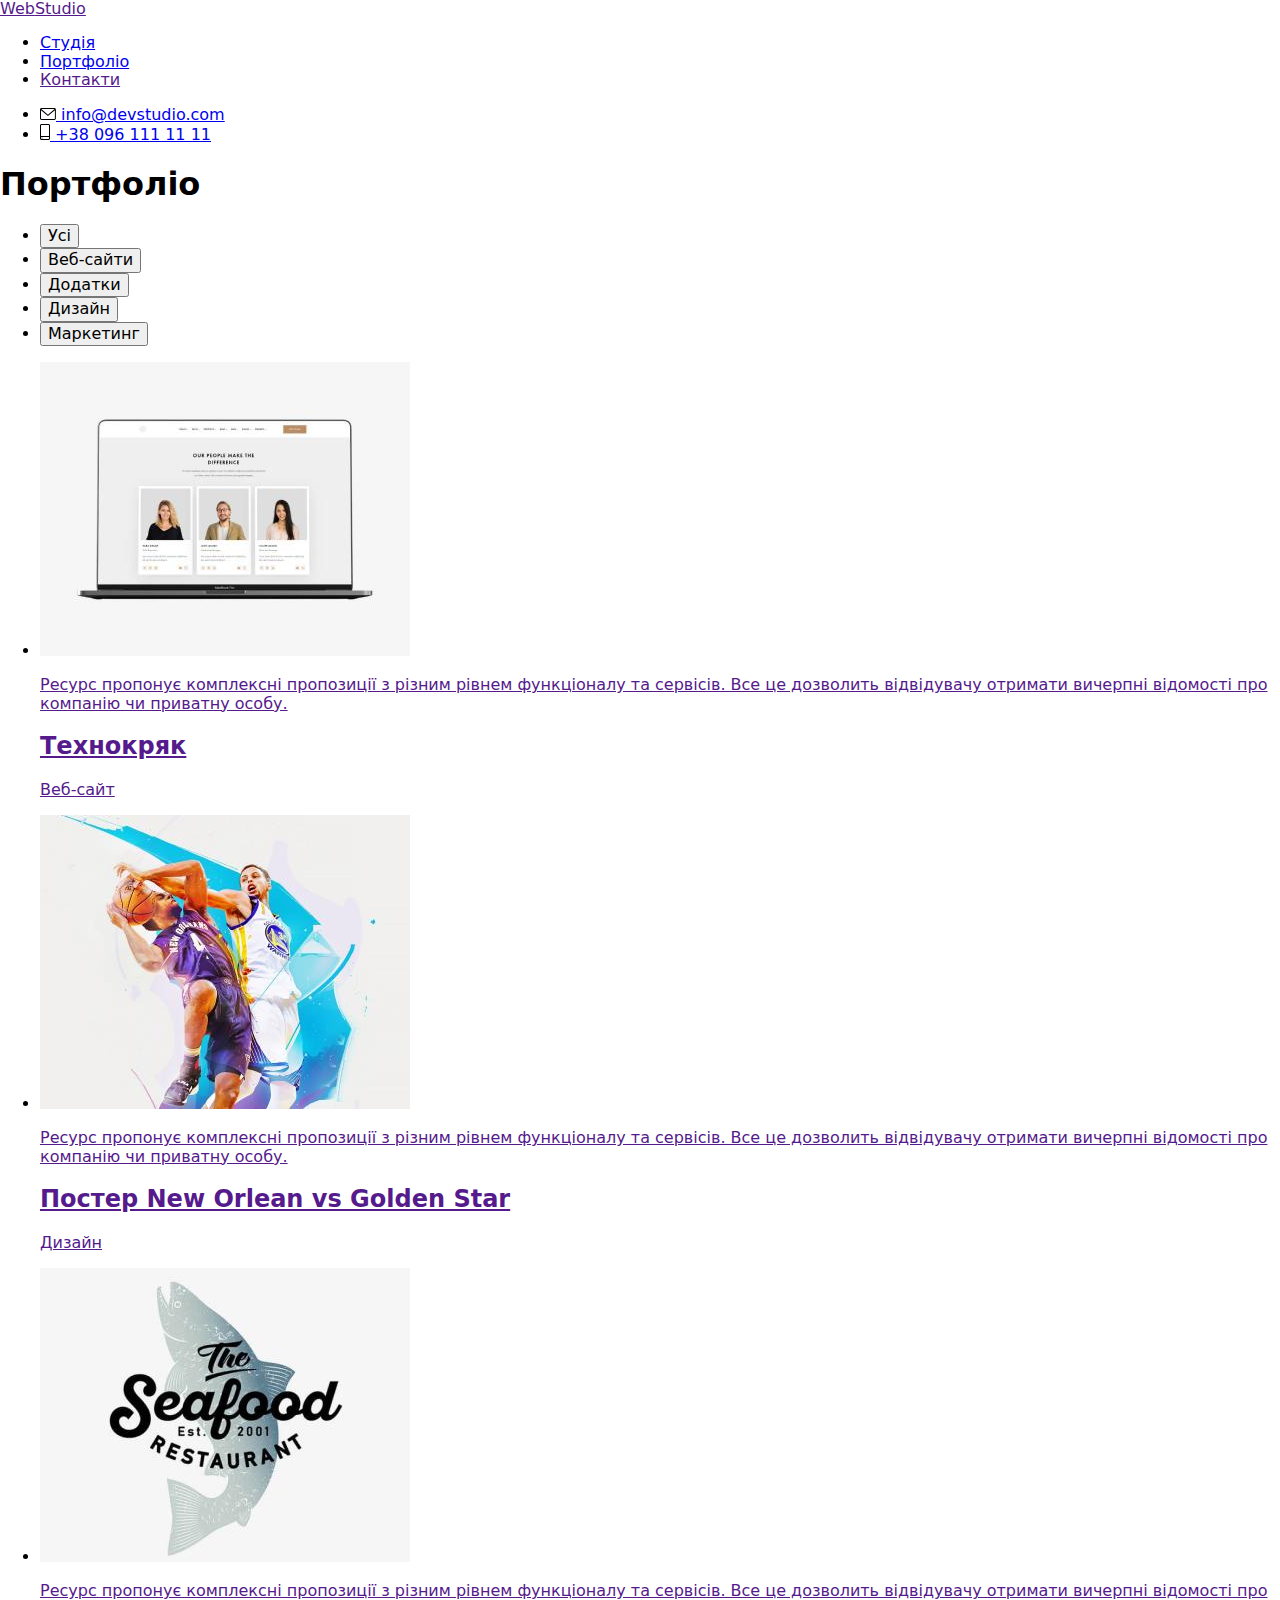
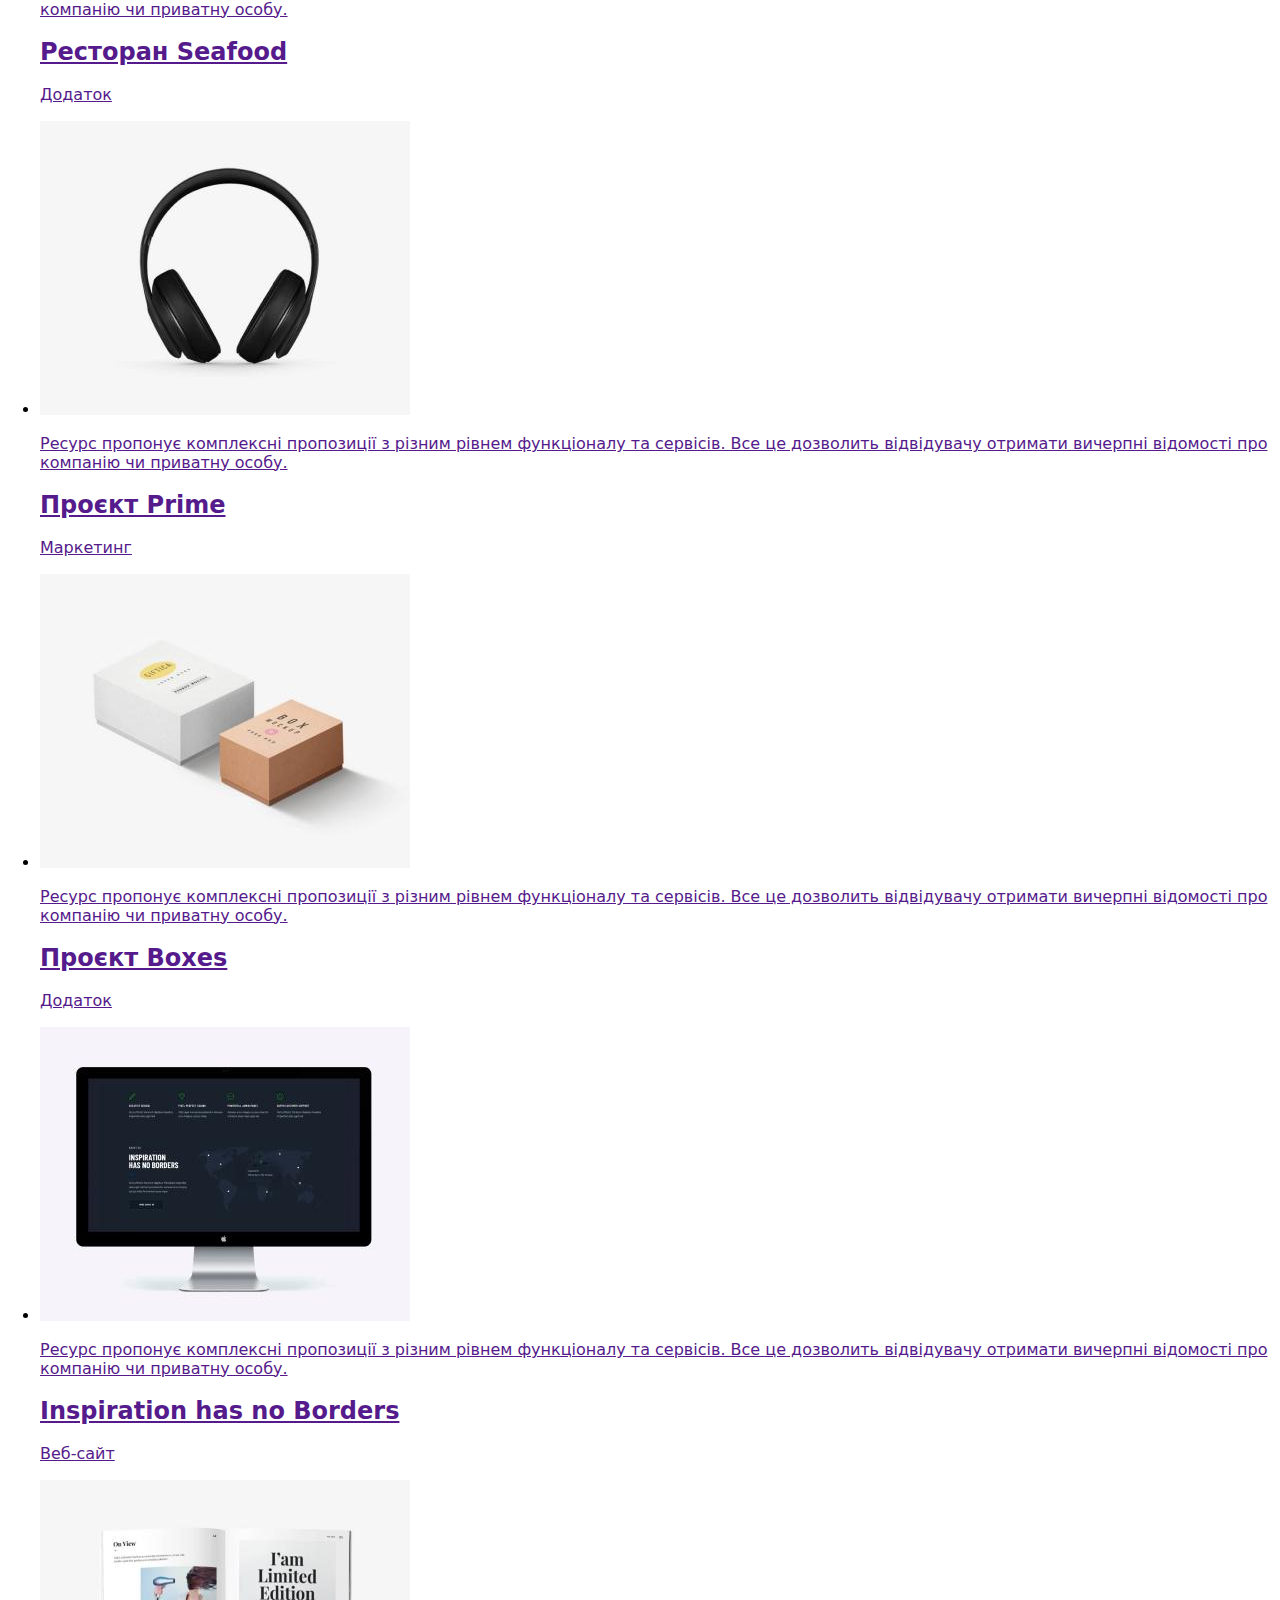
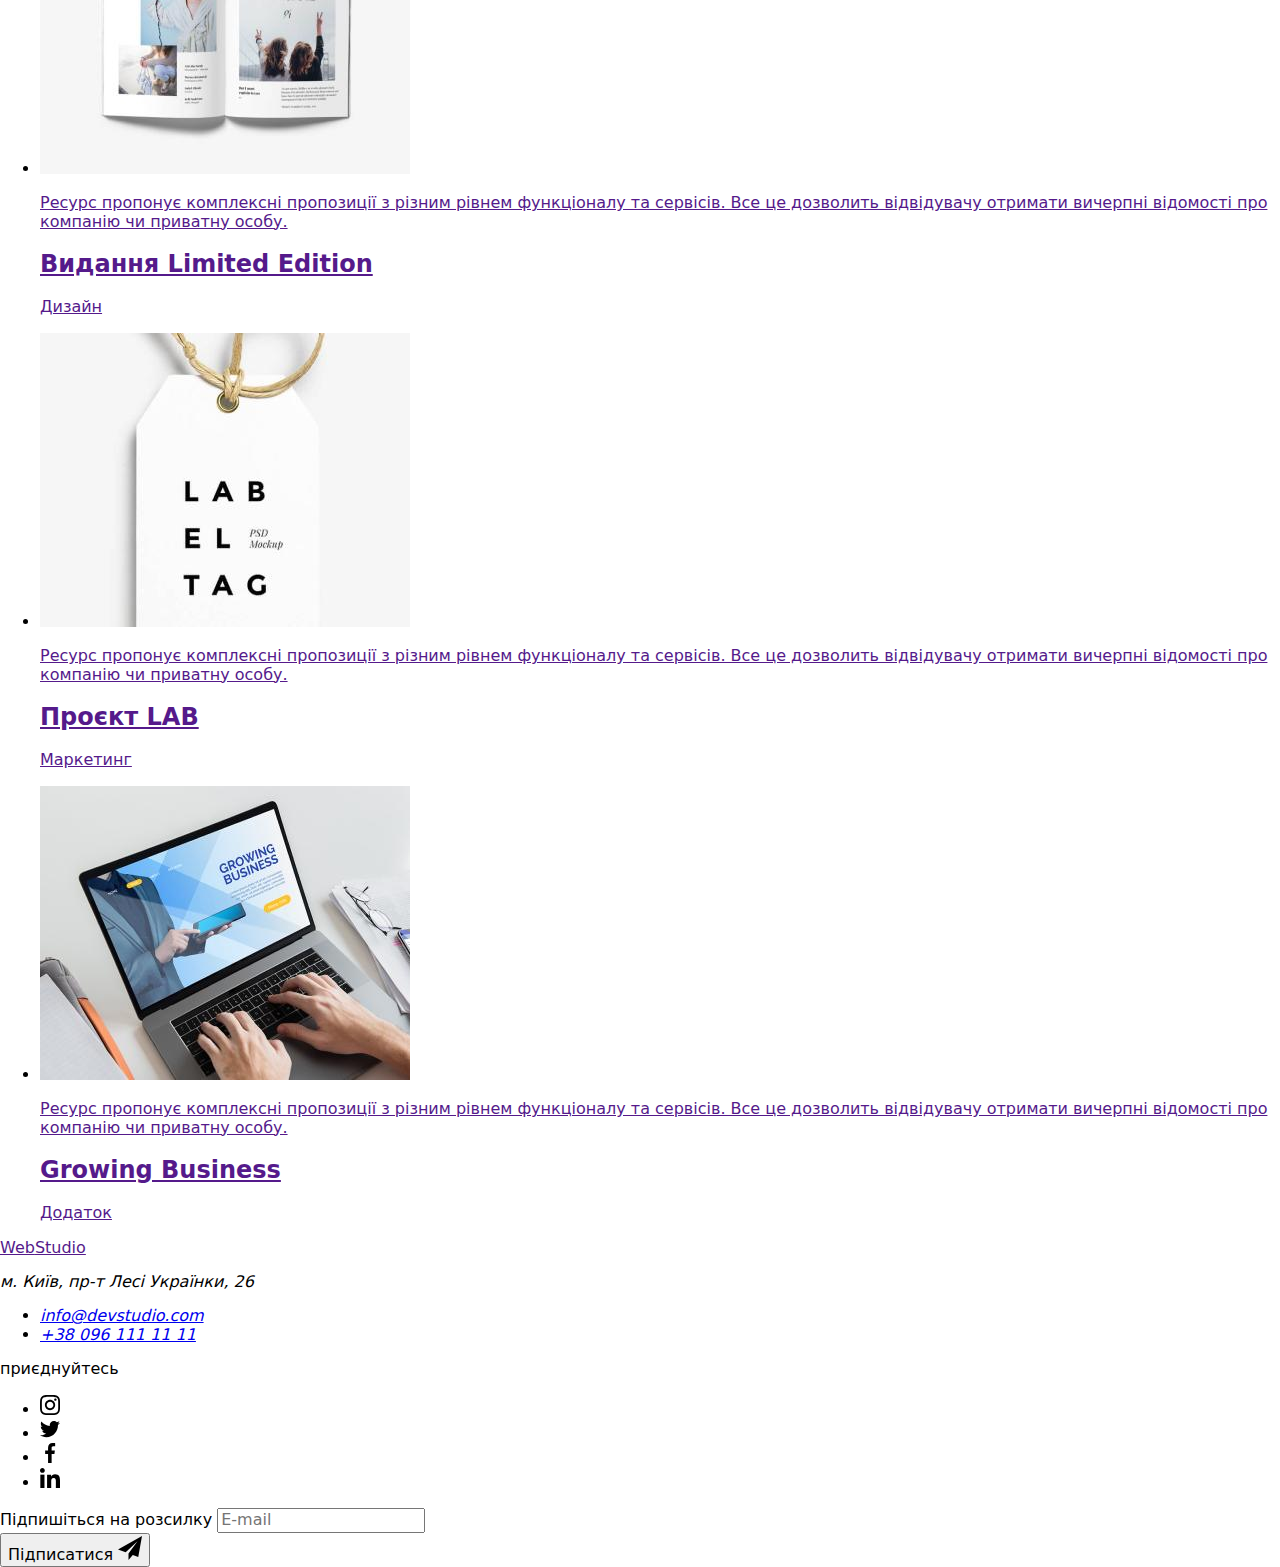
==== commit 94bd8000: "Update portfolio.html" ====
--- a/portfolio.html
+++ b/portfolio.html
@@ -15,7 +15,7 @@
       rel="stylesheet"
       href="https://cdnjs.cloudflare.com/ajax/libs/modern-normalize/1.1.0/modern-normalize.min.css"
     />
-    <link rel="stylesheet" href="./css/styles.css" />
+    <link rel="stylesheet" href="./css/main.min.css" />
   </head>
 
   <body>
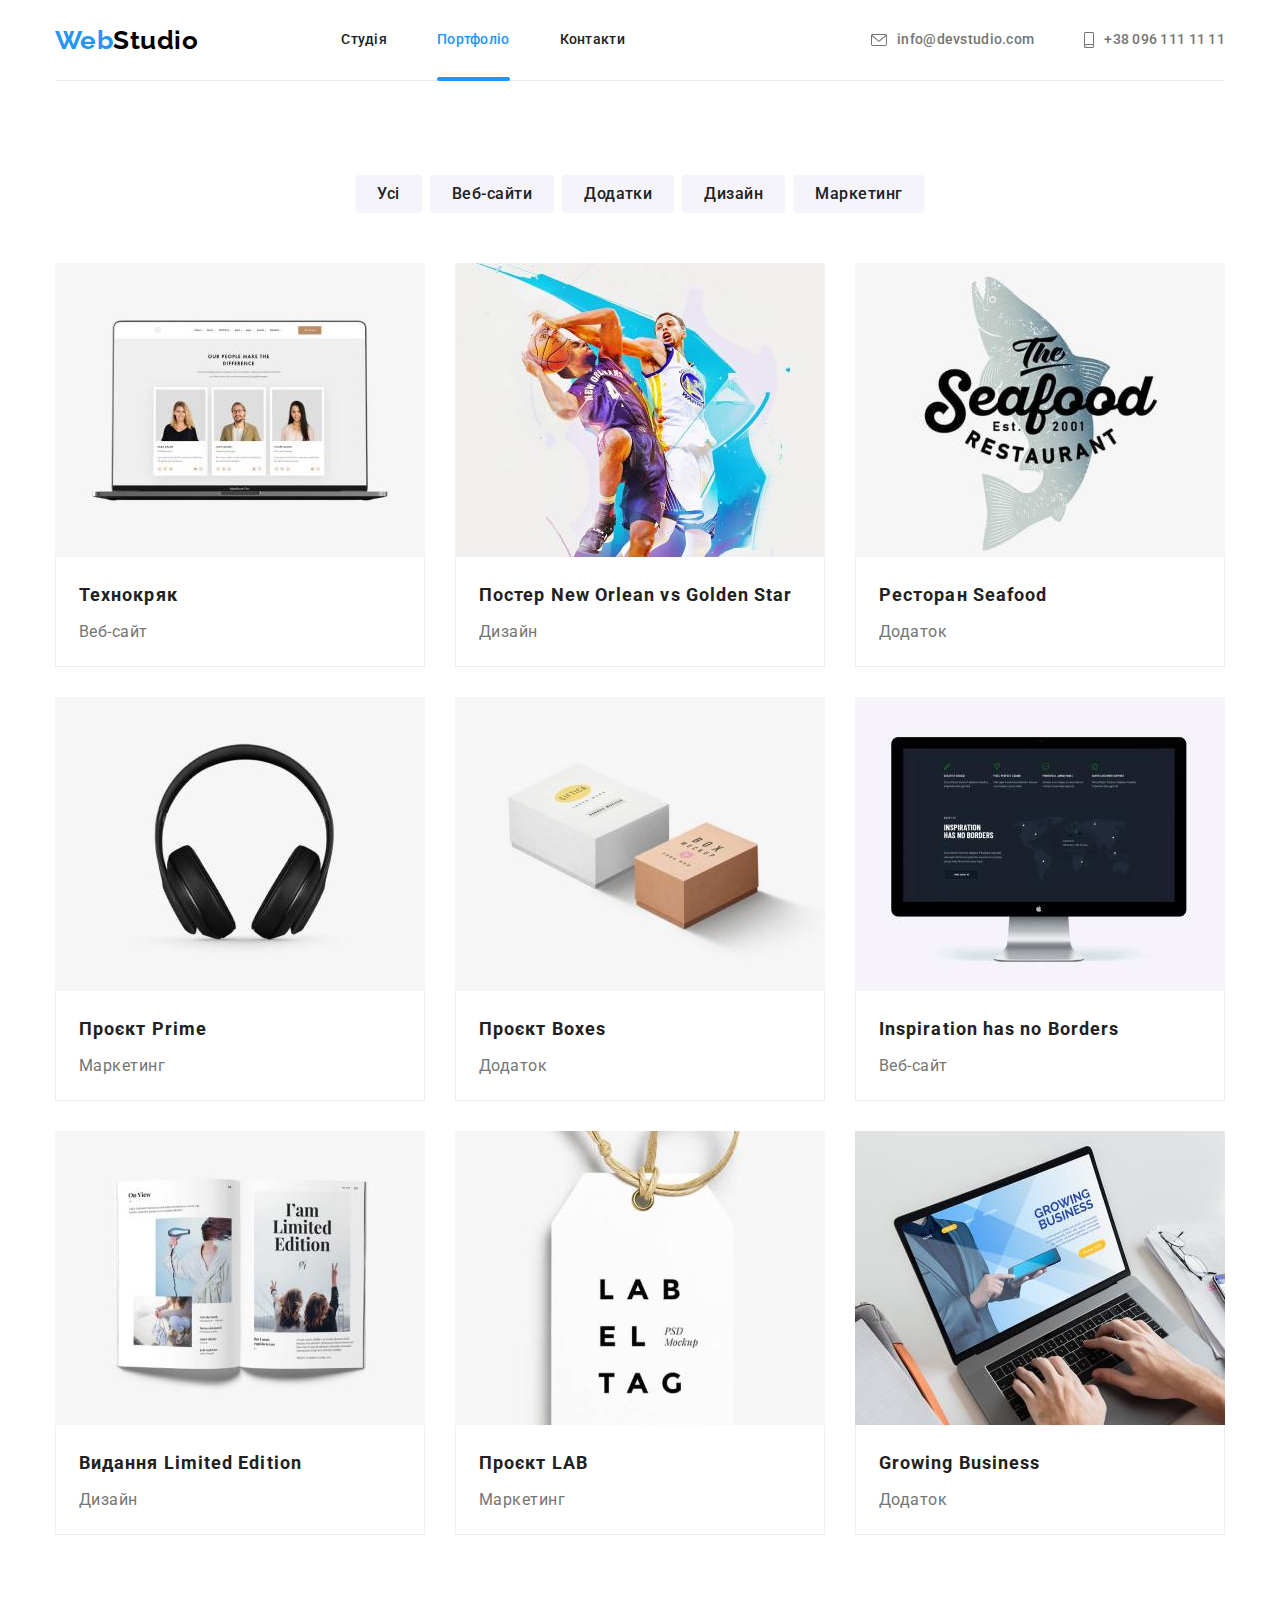
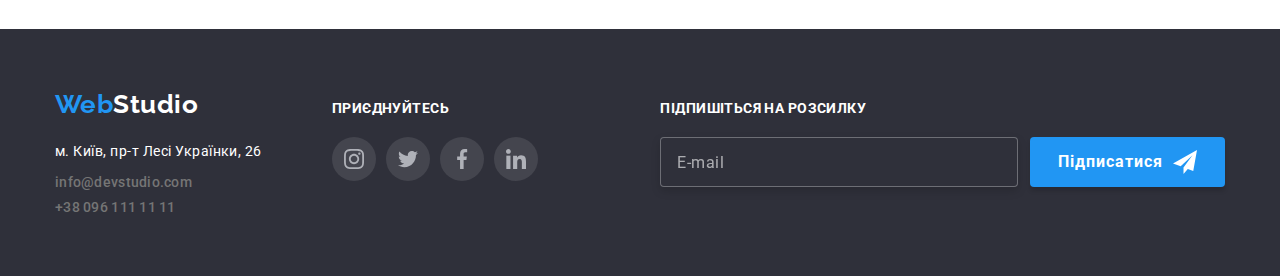
==== commit 7684e439: "Update portfolio.html" ====
--- a/portfolio.html
+++ b/portfolio.html
@@ -21,47 +21,49 @@
   <body>
     <!--Header-->
     <header class="page-header">
-      <div class="container page-header__container">
-        <nav class="main-nav">
-          <a class="logo link" href=""
-            ><span class="logo--accent">Web</span>Studio</a
-          >
-
-          <ul class="site-nav list">
-            <li class="site-nav__item">
-              <a href="./index.html" class="site-nav__link link">Студія</a>
-            </li>
-            <li class="site-nav__item">
-              <a
-                href="./portfolio.html"
-                class="site-nav__link link site-nav__link--current"
-                >Портфоліо</a
+      <div class="container">
+        <div class="page-header__container">
+          <nav class="main-nav">
+            <a class="logo link" href=""
+              ><span class="logo--accent">Web</span>Studio</a
+            >
+  
+            <ul class="site-nav">
+              <li class="site-nav__item">
+                <a href="./index.html" class="site-nav__link link">Студія</a>
+              </li>
+              <li class="site-nav__item">
+                <a
+                  href="./portfolio.html"
+                  class="site-nav__link link site-nav__link--current"
+                  >Портфоліо</a
+                >
+              </li>
+              <li class="site-nav__item">
+                <a href="" class="site-nav__link link">Контакти</a>
+              </li>
+            </ul>
+          </nav>
+  
+          <ul class="contacts">
+            <li class="contacts__item page-header__contacts">
+              <a class="contacts__link link" href="mailto:info@devstudio.com">
+                <svg class="contacts__icon" width="16" height="12">
+                  <use href="./images/icons.svg#envelope"></use>
+                </svg>
+                info@devstudio.com</a
               >
             </li>
-            <li class="site-nav__item">
-              <a href="" class="site-nav__link link">Контакти</a>
+            <li class="contacts__item page-header__contacts">
+              <a class="contacts__link link" href="tel:+380961111111">
+                <svg class="contacts__icon" width="10" height="16">
+                  <use href="./images/icons.svg#smartphone"></use>
+                </svg>
+                +38 096 111 11 11</a
+              >
             </li>
           </ul>
-        </nav>
-
-        <ul class="contacts list">
-          <li class="contacts__item page-header__contacts">
-            <a class="contacts__link link" href="mailto:info@devstudio.com">
-              <svg class="contacts__icon" width="16" height="12">
-                <use href="./images/icons.svg#envelope"></use>
-              </svg>
-              info@devstudio.com</a
-            >
-          </li>
-          <li class="contacts__item page-header__contacts">
-            <a class="contacts__link link" href="tel:+380961111111">
-              <svg class="contacts__icon" width="10" height="16">
-                <use href="./images/icons.svg#smartphone"></use>
-              </svg>
-              +38 096 111 11 11</a
-            >
-          </li>
-        </ul>
+        </div>
       </div>
     </header>
 
@@ -71,7 +73,7 @@
         <div class="container">
           <h1 class="section-title visually-hidden">Портфоліо</h1>
 
-          <ul class="filter list">
+          <ul class="filter">
             <li class="filter__item">
               <button type="button" class="filter__button">Усі</button>
             </li>
@@ -89,7 +91,7 @@
             </li>
           </ul>
 
-          <ul class="portfolio__list list">
+          <ul class="portfolio__list">
             <li class="portfolio__item">
               <div>
                 <a class="portfolio__link link" href="">
@@ -340,100 +342,102 @@
 
     <!-- Footer -->
     <footer class="page-footer">
-      <div class="container page-footer__container">
-        <div class="page-footer__content">
-          <div class="page-footer__wrapper">
-            <a class="logo link page-footer__logo" href=""
-              ><span class="logo--accent">Web</span>Studio</a
-            >
-
-            <address class="address">
-              <p class="address__text">м. Київ, пр-т Лесі Українки, 26</p>
-              <ul class="contacts list page-footer__contacts">
-                <li class="contacts__item">
+      <div class="container">
+        <div class="page-footer__container">
+          <div class="page-footer__content">
+            <div class="page-footer__wrapper">
+              <a class="logo link page-footer__logo" href=""
+                ><span class="logo--accent">Web</span>Studio</a
+              >
+  
+              <address class="address">
+                <p class="address__text">м. Київ, пр-т Лесі Українки, 26</p>
+                <ul class="contacts page-footer__contacts">
+                  <li class="contacts__item">
+                    <a
+                      class="contacts__link page-footer__email link"
+                      href="mailto:info@devstudio.com"
+                      >info@devstudio.com</a
+                    >
+                  </li>
+                  <li class="contacts__item">
+                    <a class="contacts__link link" href="tel:+380961111111"
+                      >+38 096 111 11 11</a
+                    >
+                  </li>
+                </ul>
+              </address>
+            </div>
+  
+            <div class="subscribe">
+              <p class="subscribe__subtitle">приєднуйтесь</p>
+              <ul class="social-list">
+                <li class="social-list__item">
                   <a
-                    class="contacts__link page-footer__email link"
-                    href="mailto:info@devstudio.com"
-                    >info@devstudio.com</a
+                    href=""
+                    class="social-list__link social-list__link--background"
                   >
+                    <svg class="social-list__icon" width="20px" height="20px">
+                      <use href="./images/icons.svg#instagram"></use>
+                    </svg>
+                  </a>
                 </li>
-                <li class="contacts__item">
-                  <a class="contacts__link link" href="tel:+380961111111"
-                    >+38 096 111 11 11</a
+                <li class="social-list__item">
+                  <a
+                    href=""
+                    class="social-list__link social-list__link--background"
                   >
+                    <svg class="social-list__icon" width="20px" height="20px">
+                      <use href="./images/icons.svg#twitter"></use>
+                    </svg>
+                  </a>
+                </li>
+                <li class="social-list__item">
+                  <a
+                    href=""
+                    class="social-list__link social-list__link--background"
+                  >
+                    <svg class="social-list__icon" width="20px" height="20px">
+                      <use href="./images/icons.svg#facebook"></use>
+                    </svg>
+                  </a>
+                </li>
+                <li class="social-list__item">
+                  <a
+                    href=""
+                    class="social-list__link social-list__link--background"
+                  >
+                    <svg class="social-list__icon" width="20px" height="20px">
+                      <use href="./images/icons.svg#linkedin"></use>
+                    </svg>
+                  </a>
                 </li>
               </ul>
-            </address>
+            </div>
           </div>
-
-          <div class="subscribe">
-            <p class="subscribe__subtitle">приєднуйтесь</p>
-            <ul class="social-list list">
-              <li class="social-list__item">
-                <a
-                  href=""
-                  class="social-list__link social-list__link--background"
-                >
-                  <svg class="social-list__icon" width="20px" height="20px">
-                    <use href="./images/icons.svg#instagram"></use>
-                  </svg>
-                </a>
-              </li>
-              <li class="social-list__item">
-                <a
-                  href=""
-                  class="social-list__link social-list__link--background"
-                >
-                  <svg class="social-list__icon" width="20px" height="20px">
-                    <use href="./images/icons.svg#twitter"></use>
-                  </svg>
-                </a>
-              </li>
-              <li class="social-list__item">
-                <a
-                  href=""
-                  class="social-list__link social-list__link--background"
-                >
-                  <svg class="social-list__icon" width="20px" height="20px">
-                    <use href="./images/icons.svg#facebook"></use>
-                  </svg>
-                </a>
-              </li>
-              <li class="social-list__item">
-                <a
-                  href=""
-                  class="social-list__link social-list__link--background"
-                >
-                  <svg class="social-list__icon" width="20px" height="20px">
-                    <use href="./images/icons.svg#linkedin"></use>
-                  </svg>
-                </a>
-              </li>
-            </ul>
-          </div>
-        </div>
-
-        <div class="newsletter">
-          <div class="newsletter__wrapper">
-            <label class="newsletter__label" for="newsletter_email"
-              >Підпишіться на розсилку</label
-            >
-            <input
-              id="newsletter_email"
-              class="newsletter__input"
-              type="email"
-              name="newsletter"
-              placeholder="E-mail"
-            />
-          </div>
-
-          <div class="newsletter__wrapper newsletter__wrapper--flex-end">
-            <button class="button newsletter__button">
-              Підписатися
-              <svg class="button__icon--send" width="24px" height="24px">
-                <use href="./images/icons.svg#send"></use>
-              </svg>
-            </button>
+  
+          <div class="newsletter">
+            <div class="newsletter__wrapper">
+              <label class="newsletter__label" for="newsletter_email"
+                >Підпишіться на розсилку</label
+              >
+              <input
+                id="newsletter_email"
+                class="newsletter__input"
+                type="email"
+                name="newsletter"
+                placeholder="E-mail"
+              />
+            </div>
+  
+            <div class="newsletter__wrapper newsletter__wrapper--flex-end">
+              <button class="button newsletter__button">
+                Підписатися
+                <svg class="button__icon--send" width="24px" height="24px">
+                  <use href="./images/icons.svg#send"></use>
+                </svg>
+              </button>
+            </div>
           </div>
         </div>
       </div>
--- a/css/main.min.css
+++ b/css/main.min.css
@@ -0,0 +1 @@
+:root{--primary-text-color: #212121;--text-color: #757575;--accent-color: #2196F3;--primary-white-color: #ffffff;--second-background-color: #2F303A;--third-background-color: #F5F4FA;--primary-icon-color: #AFB1B8;--transition-dur-and-func: 250ms cubic-bezier(0.4, 0, 0.2, 1)}.visually-hidden{position:absolute;width:1px;height:1px;margin:-1px;border:0;padding:0;white-space:nowrap;-webkit-clip-path:inset(100%);clip-path:inset(100%);clip:rect(0 0 0 0);overflow:hidden}h1,h2,h3,p{margin-top:0;margin-bottom:0}ul{padding:0;margin:0;list-style:none}.link{text-decoration:none}body{background-color:var(--primary-white-color);color:var(--primary-text-color);font-family:"Roboto",sans-serif;letter-spacing:.03em}.container{margin-left:auto;margin-right:auto;width:1200px;padding-left:15px;padding-right:15px}.section{padding-top:94px;padding-bottom:94px}.button{display:inline-block;border:0;border-radius:4px;padding:10px 32px;background-color:var(--accent-color);color:var(--primary-white-color);font-weight:700;font-size:16px;line-height:1.88;letter-spacing:.06em;cursor:pointer}.modal-button{transition:background-color var(--transition-dur-and-func)}.modal-button:hover,.modal-button:focus{background-color:#188ce8}.section__title{margin-bottom:50px;color:var(--primary-text-color);font-weight:700;font-size:36px;line-height:1.17;text-align:center}.logo{color:#000;font-family:"Raleway",sans-serif;font-weight:700;font-size:26px;line-height:1.19}.logo--accent{color:var(--accent-color)}.main-nav{display:flex;align-items:center}.site-nav{display:flex;margin-left:93px}.site-nav__item{margin-left:50px}.site-nav__link{display:block;padding-top:32px;padding-bottom:32px;color:var(--primary-text-color);font-weight:500;font-size:14px;line-height:1.14;letter-spacing:.02em;transition:color var(--transition-dur-and-func)}.site-nav__link:hover,.site-nav__link:focus{color:var(--accent-color)}.site-nav__link--current{position:relative;color:var(--accent-color)}.site-nav__link--current::after{position:absolute;left:0;bottom:-1px;content:"";display:block;width:100%;height:4px;background-color:var(--accent-color);border-radius:2px}.contacts{display:flex;margin-left:auto;align-items:center}.contacts__link{display:flex;align-items:center;color:var(--text-color);color:var(--text-color);font-weight:500;font-size:14px;line-height:1.14;letter-spacing:.02em;transition:color var(--transition-dur-and-func)}.contacts__link:hover,.contacts__link:focus{color:var(--accent-color)}.backdrop{position:fixed;top:0;left:0;z-index:100;width:100%;height:100%;background-color:rgba(0,0,0,.2);opacity:1;transition:opacity var(--transition-dur-and-func),visibility var(--transition-dur-and-func)}.backdrop.is-hidden{opacity:0;visibility:hidden;pointer-events:none}.backdrop.is-hidden .modal{transform:translate(-50%, -50%) scale(0.9)}.modal{position:absolute;top:50%;left:50%;min-width:528px;min-height:581px;padding:40px;border-radius:4px;transform:translate(-50%, -50%) scale(1);transition:transform var(--transition-dur-and-func);background-color:#fff}.close-button{position:absolute;top:8px;right:8px;display:flex;justify-content:center;align-items:center;width:30px;height:30px;border:1px solid rgba(0,0,0,.1);border-radius:50%;background-color:rgba(0,0,0,0);padding:0;cursor:pointer}.contact-form__subtitle{margin-bottom:12px;font-weight:700;font-size:20px;line-height:1.15;text-align:center}.contact-form__label{display:block;margin-bottom:4px;color:var(--text-color);font-weight:400;font-size:12px;line-height:1.17;letter-spacing:.01em}.contact-form__input-wrapper{position:relative;margin-bottom:10px}.contact-form__input{width:100%;height:40px;padding-left:42px;padding-right:10px;padding-top:0;padding-bottom:0;border:1px solid rgba(33,33,33,.2);border-radius:4px;cursor:pointer;transition:border-color var(--transition-dur-and-func)}.contact-form__input:focus{outline:none;border-color:var(--accent-color)}.contact-form__icon{position:absolute;top:50%;left:12px;transform:translateY(-50%);transition:fill var(--transition-dur-and-func)}.contact-form__input:focus+.contact-form__icon{fill:var(--accent-color)}.contact-form__message{width:100%;height:120px;resize:none;margin-bottom:20px;padding:12px 16px;border:1px solid rgba(33,33,33,.2);border-radius:4px;transition:border-color var(--transition-dur-and-func);font-weight:400;font-size:12px;line-height:1.17px;letter-spacing:.01em;cursor:pointer}.contact-form__message:focus{outline:none;border-color:var(--accent-color)}.contact-form__message::-moz-placeholder{font-weight:400;font-size:12px;color:rgba(117,117,117,.5)}.contact-form__message:-ms-input-placeholder{font-weight:400;font-size:12px;color:rgba(117,117,117,.5)}.contact-form__message::placeholder{font-weight:400;font-size:12px;color:rgba(117,117,117,.5)}.contact-form__checkbox-wrapper{display:flex;justify-content:center;margin-bottom:30px}.contact-form__checkbox-desc{display:flex;align-items:center;color:var(--text-color);font-weight:400;font-size:14px;line-height:1.71}.contact-form__checkbox-desc::before{margin-right:7px;width:16px;height:15px;border:1px solid var(--primary-text-color);border-radius:2px;content:"";cursor:pointer;transition:border var(--transition-dur-and-func),background-image var(--transition-dur-and-func)}.contact-form__checkbox:checked+.contact-form__checkbox-desc::before{border:0px;background-image:url(../images/check.svg)}.contact-form__checkbox-link{margin-left:2px;color:var(--accent-color)}.contact-form__button{display:flex;justify-content:center;padding:10px 52px;margin-left:auto;margin-right:auto;box-shadow:0px 4px 4px rgba(0,0,0,.15)}.social-list{display:flex;justify-content:center;-moz-column-gap:10px;column-gap:10px}.social-list__link{display:flex;justify-content:center;align-items:center;width:44px;height:44px;border-radius:50%;color:var(--primary-icon-color);transition:background-color var(--transition-dur-and-func)}.social-list__link:hover,.social-list__link:focus{background-color:var(--accent-color)}.social-list__link--background{background-color:rgba(255,255,255,.1)}.social-list__icon{fill:currentColor;transition:fill var(--transition-dur-and-func)}.social-list__link:hover .social-list__icon,.social-list__link:focus .social-list__icon{fill:var(--primary-white-color)}.page-header__container{display:flex;align-items:center;border-bottom:1px solid #ececec}.page-header__contacts{margin-left:50px}.page-header__contacts:first-child{margin-left:0}.contacts__icon{margin-right:10px;fill:currentColor}.hero{padding:200px 0px;background-color:#c4c4c4;text-align:center}.overlay{max-width:1600px;height:600px;margin-left:auto;margin-right:auto;background-image:linear-gradient(rgba(47, 48, 58, 0.4), rgba(47, 48, 58, 0.4)),url("../images/header_img.jpg");background-size:cover;background-position:center}.hero__title{margin-bottom:30px;color:#fff;font-weight:900;font-size:44px;line-height:1.36;letter-spacing:.06em;text-transform:uppercase}.features__list{display:flex;gap:30px}.features__item{width:270px}.features__wrapper{display:flex;justify-content:center;align-items:center;margin-bottom:30px;height:120px;background-color:var(--third-background-color)}.features__subtitle{margin-bottom:10px;color:var(--primary-text-color);font-weight:700;font-size:14px;line-height:1.14;text-transform:uppercase}.features__desc{color:var(--text-color);font-size:14px;line-height:1.71}.no-padding-top{padding-top:0}.activity__list{display:flex;gap:30px}.activity__wrapper{position:relative}.activity__image{display:block;position:relative}.activity__subtitle{position:absolute;bottom:0;padding-top:27px;padding-bottom:27px;width:100%;background:rgba(47,48,58,.8);color:var(--primary-white-color);font-weight:700;font-size:14px;line-height:1.14;text-align:center;letter-spacing:.03em;text-transform:uppercase}.team{background-color:var(--third-background-color)}.team__list{display:flex;gap:30px}.team__item{background-color:var(--primary-white-color);box-shadow:0px 1px 3px rgba(0,0,0,.12),0px 1px 1px rgba(0,0,0,.14),0px 2px 1px rgba(0,0,0,.2);border-radius:0px 0px 4px 4px}.team__image{display:block}.team__inner{padding-top:30px;padding-bottom:30px;padding-left:10px;padding-right:10px;text-align:center}.team__subtitle{margin-bottom:10px;color:var(--primary-text-color);font-weight:500;font-size:16px;line-height:1.19}.team__desc{margin-bottom:16px;color:var(--text-color);font-size:16px;line-height:1.19}.clients__list{display:flex;justify-content:center;-moz-column-gap:30px;column-gap:30px}.clients__link{display:flex;justify-content:center;align-items:center;width:170px;height:92px;border:1px solid var(--primary-icon-color);border-radius:4px;color:var(--primary-icon-color);transition:border-color var(--transition-dur-and-func)}.clients__link:hover,.clients__link:focus{border-color:var(--accent-color)}.clients__icon{fill:currentColor;transition:fill var(--transition-dur-and-func)}.clients__link:hover .clients__icon,.clients__link:focus .clients__icon{fill:var(--accent-color)}.page-footer{padding-top:60px;padding-bottom:60px;background-color:var(--second-background-color)}.page-footer__container{display:flex;align-items:baseline}.page-footer__content{display:flex;align-items:baseline}.page-footer__wrapper{display:flex;flex-direction:column}.page-footer__logo{display:inline-block;margin-bottom:20px;color:var(--primary-white-color)}.address{font-style:normal}.address__text{margin-bottom:9px;color:var(--primary-white-color);font-style:normal;font-size:14px;line-height:1.71}.page-footer__contacts{display:inline-flex;flex-direction:column;align-items:flex-start;gap:9px;color:rgba(255,255,255,.6)}.subscribe{display:flex;flex-direction:column;margin-left:70px}.subscribe__subtitle{margin-bottom:20px;font-weight:700;font-size:14px;line-height:1.14;letter-spacing:.03em;text-transform:uppercase;color:#fff}.newsletter{display:flex;margin-left:auto}.newsletter__wrapper{display:flex;flex-direction:column}.newsletter__label{margin-bottom:20px;color:var(--primary-white-color);font-weight:700;font-size:14px;line-height:1.14;letter-spacing:.03em;text-transform:uppercase}.newsletter__input{width:358px;height:50px;padding-top:15px;padding-bottom:15px;padding-left:16px;padding-right:10px;border:1px solid rgba(255,255,255,.3);filter:drop-shadow(0px 4px 4px rgba(0, 0, 0, 0.15));background-color:var(--second-background-color);border-radius:4px;color:var(--primary-white-color);transition:border-color var(--transition-dur-and-func)}.newsletter__input:focus{outline:none;border-color:var(--accent-color)}.newsletter__input::-moz-placeholder{font-weight:400;font-size:16px;line-height:1.25;letter-spacing:.03em;color:rgba(255,255,255,.6)}.newsletter__input:-ms-input-placeholder{font-weight:400;font-size:16px;line-height:1.25;letter-spacing:.03em;color:rgba(255,255,255,.6)}.newsletter__input::placeholder{font-weight:400;font-size:16px;line-height:1.25;letter-spacing:.03em;color:rgba(255,255,255,.6)}.newsletter__wrapper--flex-end{display:flex;flex-direction:row;align-items:flex-end}.newsletter__button{display:inline-flex;align-items:center;margin-left:12px;padding-top:10px;padding-bottom:10px;padding-left:28px;padding-right:28px;box-shadow:0px 4px 4px rgba(0,0,0,.15)}.button__icon--send{fill:currentColor;margin-left:10px}.filter{display:flex;justify-content:center;gap:8px;margin-bottom:50px}.filter__button{display:inline-block;border:0;border-radius:4px;padding:6px 22px;background-color:var(--third-background-color);color:var(--primary-text-color);font-weight:500;font-size:16px;line-height:1.62;letter-spacing:.03em;text-align:center;cursor:pointer;transition:box-shadow var(--transition-dur-and-func),background-color var(--transition-dur-and-func),color var(--transition-dur-and-func)}.filter__button:hover,.filter__button:focus{box-shadow:0px 3px 1px rgba(0,0,0,.1),0px 1px 2px rgba(0,0,0,.08),0px 2px 2px rgba(0,0,0,.12);background-color:var(--accent-color);color:var(--primary-white-color)}.portfolio__list{display:flex;flex-wrap:wrap;margin:-15px}.portfolio__item{width:370px;margin:15px}.portfolio__link{display:block}.portfolio__link:hover,.portfolio__link:focus{box-shadow:0px 1px 1px rgba(0,0,0,.12),0px 4px 4px rgba(0,0,0,.06),1px 4px 6px rgba(0,0,0,.16)}.portfolio__image{display:block}.portfolio__inner{width:100%;padding-top:20px;padding-bottom:19px;padding-left:23px;padding-right:23px;border-right-width:1px;border-right-style:solid;border-right-color:#eee;border-bottom-width:1px;border-bottom-style:solid;border-bottom-color:#eee;border-left-width:1px;border-left-style:solid;border-left-color:#eee}.portfolio__subtitle{margin-bottom:4px;color:var(--primary-text-color);font-weight:700;font-size:18px;line-height:2;letter-spacing:.06em}.portfolio__desc{color:var(--text-color);font-size:16px;line-height:1.88;letter-spacing:.03em}.portfolio__wrapper{position:relative;overflow:hidden}.portfolio__wrapper::before{display:inline-block;content:"";position:absolute;top:0;left:0;width:100%;height:100%;background-color:rgba(33,150,243,.9);transform:translateY(100%);transition:transform var(--transition-dur-and-func)}.portfolio__item:hover .portfolio__wrapper::before{transform:translateY(0)}.portfolio__overlay{display:flex;align-items:center;padding-left:24px;padding-right:24px;position:absolute;top:0;left:0;width:100%;height:100%;transform:translateY(100%);transition:transform var(--transition-dur-and-func)}.portfolio__item:hover .portfolio__overlay{transform:translateY(0)}.portfolio__overlay-text{font-weight:400;font-size:18px;line-height:1.56;color:var(--primary-white-color)}/*# sourceMappingURL=main.min.css.map */